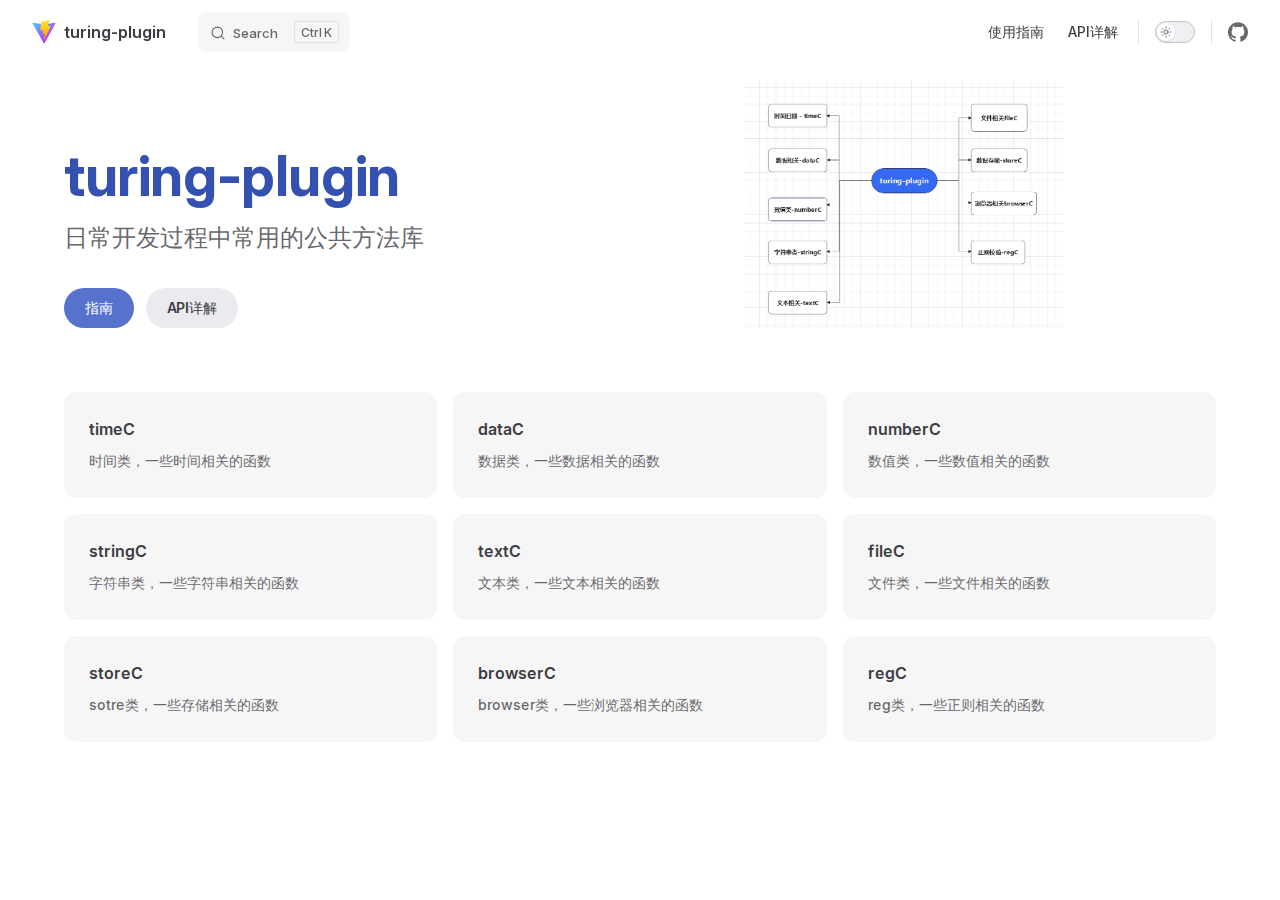
==== index.html @ d1e37d06 "feat" ====
<!DOCTYPE html>
<html lang="en-US" dir="ltr">
  <head>
    <meta charset="utf-8">
    <meta name="viewport" content="width=device-width,initial-scale=1">
    <title>turing-plugin</title>
    <meta name="description" content="公共方法库">
    <meta name="generator" content="VitePress v1.5.0">
    <link rel="preload stylesheet" href="/assets/style.C3ip2ncU.css" as="style">
    <link rel="preload stylesheet" href="/vp-icons.css" as="style">
    
    <script type="module" src="/assets/app.D4_n6R8m.js"></script>
    <link rel="preload" href="/assets/inter-roman-latin.Di8DUHzh.woff2" as="font" type="font/woff2" crossorigin="">
    <link rel="modulepreload" href="/assets/chunks/theme.BhmPhIOH.js">
    <link rel="modulepreload" href="/assets/chunks/framework.YPpNXepj.js">
    <link rel="modulepreload" href="/assets/index.md.B9Kqe-TE.lean.js">
    <script id="check-dark-mode">(()=>{const e=localStorage.getItem("vitepress-theme-appearance")||"auto",a=window.matchMedia("(prefers-color-scheme: dark)").matches;(!e||e==="auto"?a:e==="dark")&&document.documentElement.classList.add("dark")})();</script>
    <script id="check-mac-os">document.documentElement.classList.toggle("mac",/Mac|iPhone|iPod|iPad/i.test(navigator.platform));</script>
  </head>
  <body>
    <div id="app"><div class="Layout" data-v-5d98c3a5><!--[--><!--]--><!--[--><span tabindex="-1" data-v-0f60ec36></span><a href="#VPContent" class="VPSkipLink visually-hidden" data-v-0f60ec36> Skip to content </a><!--]--><!----><header class="VPNav" data-v-5d98c3a5 data-v-ae24b3ad><div class="VPNavBar" data-v-ae24b3ad data-v-6aa21345><div class="wrapper" data-v-6aa21345><div class="container" data-v-6aa21345><div class="title" data-v-6aa21345><div class="VPNavBarTitle" data-v-6aa21345 data-v-1168a8e4><a class="title" href="/" data-v-1168a8e4><!--[--><!--]--><!--[--><img class="VPImage logo" src="/logo.svg" alt data-v-8426fc1a><!--]--><span data-v-1168a8e4>turing-plugin</span><!--[--><!--]--></a></div></div><div class="content" data-v-6aa21345><div class="content-body" data-v-6aa21345><!--[--><!--]--><div class="VPNavBarSearch search" data-v-6aa21345><!--[--><!----><div id="local-search"><button type="button" class="DocSearch DocSearch-Button" aria-label="Search"><span class="DocSearch-Button-Container"><span class="vp-icon DocSearch-Search-Icon"></span><span class="DocSearch-Button-Placeholder">Search</span></span><span class="DocSearch-Button-Keys"><kbd class="DocSearch-Button-Key"></kbd><kbd class="DocSearch-Button-Key">K</kbd></span></button></div><!--]--></div><nav aria-labelledby="main-nav-aria-label" class="VPNavBarMenu menu" data-v-6aa21345 data-v-dc692963><span id="main-nav-aria-label" class="visually-hidden" data-v-dc692963> Main Navigation </span><!--[--><!--[--><a class="VPLink link VPNavBarMenuLink" href="/guide/index.html" tabindex="0" data-v-dc692963 data-v-e56f3d57><!--[--><span data-v-e56f3d57>使用指南</span><!--]--></a><!--]--><!--[--><a class="VPLink link VPNavBarMenuLink" href="/plugins/timeC.html" tabindex="0" data-v-dc692963 data-v-e56f3d57><!--[--><span data-v-e56f3d57>API详解</span><!--]--></a><!--]--><!--]--></nav><!----><div class="VPNavBarAppearance appearance" data-v-6aa21345 data-v-6c893767><button class="VPSwitch VPSwitchAppearance" type="button" role="switch" title aria-checked="false" data-v-6c893767 data-v-5337faa4 data-v-1d5665e3><span class="check" data-v-1d5665e3><span class="icon" data-v-1d5665e3><!--[--><span class="vpi-sun sun" data-v-5337faa4></span><span class="vpi-moon moon" data-v-5337faa4></span><!--]--></span></span></button></div><div class="VPSocialLinks VPNavBarSocialLinks social-links" data-v-6aa21345 data-v-0394ad82 data-v-7bc22406><!--[--><a class="VPSocialLink no-icon" href="https://code.iflytek.com/osc/_source/Y_RDG-TURING/turing-cbb/turing-ui-plugin/-/code/" aria-label="github" target="_blank" rel="noopener" data-v-7bc22406 data-v-bd121fe5><span class="vpi-social-github"></span></a><!--]--></div><div class="VPFlyout VPNavBarExtra extra" data-v-6aa21345 data-v-bb2aa2f0 data-v-cf11d7a2><button type="button" class="button" aria-haspopup="true" aria-expanded="false" aria-label="extra navigation" data-v-cf11d7a2><span class="vpi-more-horizontal icon" data-v-cf11d7a2></span></button><div class="menu" data-v-cf11d7a2><div class="VPMenu" data-v-cf11d7a2 data-v-b98bc113><!----><!--[--><!--[--><!----><div class="group" data-v-bb2aa2f0><div class="item appearance" data-v-bb2aa2f0><p class="label" data-v-bb2aa2f0>Appearance</p><div class="appearance-action" data-v-bb2aa2f0><button class="VPSwitch VPSwitchAppearance" type="button" role="switch" title aria-checked="false" data-v-bb2aa2f0 data-v-5337faa4 data-v-1d5665e3><span class="check" data-v-1d5665e3><span class="icon" data-v-1d5665e3><!--[--><span class="vpi-sun sun" data-v-5337faa4></span><span class="vpi-moon moon" data-v-5337faa4></span><!--]--></span></span></button></div></div></div><div class="group" data-v-bb2aa2f0><div class="item social-links" data-v-bb2aa2f0><div class="VPSocialLinks social-links-list" data-v-bb2aa2f0 data-v-7bc22406><!--[--><a class="VPSocialLink no-icon" href="https://code.iflytek.com/osc/_source/Y_RDG-TURING/turing-cbb/turing-ui-plugin/-/code/" aria-label="github" target="_blank" rel="noopener" data-v-7bc22406 data-v-bd121fe5><span class="vpi-social-github"></span></a><!--]--></div></div></div><!--]--><!--]--></div></div></div><!--[--><!--]--><button type="button" class="VPNavBarHamburger hamburger" aria-label="mobile navigation" aria-expanded="false" aria-controls="VPNavScreen" data-v-6aa21345 data-v-e5dd9c1c><span class="container" data-v-e5dd9c1c><span class="top" data-v-e5dd9c1c></span><span class="middle" data-v-e5dd9c1c></span><span class="bottom" data-v-e5dd9c1c></span></span></button></div></div></div></div><div class="divider" data-v-6aa21345><div class="divider-line" data-v-6aa21345></div></div></div><!----></header><!----><!----><div class="VPContent is-home" id="VPContent" data-v-5d98c3a5 data-v-1428d186><div class="VPHome" data-v-1428d186 data-v-686f80a6><!--[--><!--]--><div class="VPHero has-image VPHomeHero" data-v-686f80a6 data-v-303bb580><div class="container" data-v-303bb580><div class="main" data-v-303bb580><!--[--><!--]--><!--[--><h1 class="name" data-v-303bb580><span class="clip" data-v-303bb580>turing-plugin</span></h1><!----><p class="tagline" data-v-303bb580>日常开发过程中常用的公共方法库</p><!--]--><!--[--><!--]--><div class="actions" data-v-303bb580><!--[--><div class="action" data-v-303bb580><a class="VPButton medium brand" href="/guide/index.html" data-v-303bb580 data-v-fa7799d5>指南</a></div><div class="action" data-v-303bb580><a class="VPButton medium alt" href="/plugins/timeC.html" data-v-303bb580 data-v-fa7799d5>API详解</a></div><!--]--></div><!--[--><!--]--></div><div class="image" data-v-303bb580><div class="image-container" data-v-303bb580><div class="image-bg" data-v-303bb580></div><!--[--><!--[--><img class="VPImage image-src" src="/images/hero.png" alt="八大类图" data-v-8426fc1a><!--]--><!--]--></div></div></div></div><!--[--><!--]--><!--[--><!--]--><div class="VPFeatures VPHomeFeatures" data-v-686f80a6 data-v-a6181336><div class="container" data-v-a6181336><div class="items" data-v-a6181336><!--[--><div class="grid-6 item" data-v-a6181336><div class="VPLink no-icon VPFeature" data-v-a6181336 data-v-a3976bdc><!--[--><article class="box" data-v-a3976bdc><!----><h2 class="title" data-v-a3976bdc>timeC</h2><p class="details" data-v-a3976bdc>时间类，一些时间相关的函数</p><!----></article><!--]--></div></div><div class="grid-6 item" data-v-a6181336><div class="VPLink no-icon VPFeature" data-v-a6181336 data-v-a3976bdc><!--[--><article class="box" data-v-a3976bdc><!----><h2 class="title" data-v-a3976bdc>dataC</h2><p class="details" data-v-a3976bdc>数据类，一些数据相关的函数</p><!----></article><!--]--></div></div><div class="grid-6 item" data-v-a6181336><div class="VPLink no-icon VPFeature" data-v-a6181336 data-v-a3976bdc><!--[--><article class="box" data-v-a3976bdc><!----><h2 class="title" data-v-a3976bdc>numberC</h2><p class="details" data-v-a3976bdc>数值类，一些数值相关的函数</p><!----></article><!--]--></div></div><div class="grid-6 item" data-v-a6181336><div class="VPLink no-icon VPFeature" data-v-a6181336 data-v-a3976bdc><!--[--><article class="box" data-v-a3976bdc><!----><h2 class="title" data-v-a3976bdc>stringC</h2><p class="details" data-v-a3976bdc>字符串类，一些字符串相关的函数</p><!----></article><!--]--></div></div><div class="grid-6 item" data-v-a6181336><div class="VPLink no-icon VPFeature" data-v-a6181336 data-v-a3976bdc><!--[--><article class="box" data-v-a3976bdc><!----><h2 class="title" data-v-a3976bdc>textC</h2><p class="details" data-v-a3976bdc>文本类，一些文本相关的函数</p><!----></article><!--]--></div></div><div class="grid-6 item" data-v-a6181336><div class="VPLink no-icon VPFeature" data-v-a6181336 data-v-a3976bdc><!--[--><article class="box" data-v-a3976bdc><!----><h2 class="title" data-v-a3976bdc>fileC</h2><p class="details" data-v-a3976bdc>文件类，一些文件相关的函数</p><!----></article><!--]--></div></div><div class="grid-6 item" data-v-a6181336><div class="VPLink no-icon VPFeature" data-v-a6181336 data-v-a3976bdc><!--[--><article class="box" data-v-a3976bdc><!----><h2 class="title" data-v-a3976bdc>storeC</h2><p class="details" data-v-a3976bdc>sotre类，一些存储相关的函数</p><!----></article><!--]--></div></div><div class="grid-6 item" data-v-a6181336><div class="VPLink no-icon VPFeature" data-v-a6181336 data-v-a3976bdc><!--[--><article class="box" data-v-a3976bdc><!----><h2 class="title" data-v-a3976bdc>browserC</h2><p class="details" data-v-a3976bdc>browser类，一些浏览器相关的函数</p><!----></article><!--]--></div></div><div class="grid-6 item" data-v-a6181336><div class="VPLink no-icon VPFeature" data-v-a6181336 data-v-a3976bdc><!--[--><article class="box" data-v-a3976bdc><!----><h2 class="title" data-v-a3976bdc>regC</h2><p class="details" data-v-a3976bdc>reg类，一些正则相关的函数</p><!----></article><!--]--></div></div><!--]--></div></div></div><!--[--><!--]--><div class="vp-doc container" style="" data-v-686f80a6 data-v-8e2d4988><!--[--><div style="position:relative;" data-v-686f80a6><div></div></div><!--]--></div></div></div><!----><!--[--><!--]--></div></div>
    <script>window.__VP_HASH_MAP__=JSON.parse("{\"guide_index.md\":\"CmQqccYe\",\"guide_intro.md\":\"D_T5NcBz\",\"guide_version.md\":\"DWbpnn74\",\"index.md\":\"B9Kqe-TE\",\"plugins_browserc.md\":\"G1k31oCQ\",\"plugins_datac.md\":\"BC-4cGG5\",\"plugins_filec.md\":\"C4PozPPg\",\"plugins_numberc.md\":\"DV1-3OFA\",\"plugins_regc.md\":\"BqZjlHDO\",\"plugins_storec.md\":\"D3u0TtIR\",\"plugins_stringc.md\":\"VUezz-Sv\",\"plugins_textc.md\":\"DKkBY2gY\",\"plugins_timec.md\":\"CwiTXbZh\"}");window.__VP_SITE_DATA__=JSON.parse("{\"lang\":\"en-US\",\"dir\":\"ltr\",\"title\":\"turing-plugin\",\"description\":\"公共方法库\",\"base\":\"/\",\"head\":[],\"router\":{\"prefetchLinks\":true},\"appearance\":true,\"themeConfig\":{\"logo\":\"/logo.svg\",\"nav\":[{\"text\":\"使用指南\",\"link\":\"/guide/index.md\",\"activeMatch\":\"/guide/\"},{\"text\":\"API详解\",\"link\":\"/plugins/timeC.md\",\"activeMatch\":\"/plugins/\"}],\"sidebar\":{\"/guide/\":[{\"text\":\"使用指南\",\"link\":\"/guide/index.md\"},{\"text\":\"简介\",\"link\":\"/guide/intro.md\"},{\"text\":\"版本更新\",\"link\":\"/guide/version.md\"}],\"/plugins/\":[{\"text\":\"timeC\",\"link\":\"/plugins/timeC.md\"},{\"text\":\"dataC\",\"link\":\"/plugins/dataC.md\"},{\"text\":\"numberC\",\"link\":\"/plugins/numberC.md\"},{\"text\":\"stringC\",\"link\":\"/plugins/stringC.md\"},{\"text\":\"textC\",\"link\":\"/plugins/textC.md\"},{\"text\":\"fileC\",\"link\":\"/plugins/fileC.md\"},{\"text\":\"storeC\",\"link\":\"/plugins/browserC.md\"},{\"text\":\"browserC\",\"link\":\"/plugins/browserC.md\"},{\"text\":\"regC\",\"link\":\"/plugins/regC.md\"}]},\"socialLinks\":[{\"icon\":\"github\",\"link\":\"https://code.iflytek.com/osc/_source/Y_RDG-TURING/turing-cbb/turing-ui-plugin/-/code/\"}],\"search\":{\"provider\":\"local\"}},\"locales\":{},\"scrollOffset\":134,\"cleanUrls\":false}");</script>
    
  </body>
</html>
---- assets/style.C3ip2ncU.css ----
@font-face{font-family:Inter;font-style:normal;font-weight:100 900;font-display:swap;src:url(/assets/inter-roman-cyrillic-ext.BBPuwvHQ.woff2) format("woff2");unicode-range:U+0460-052F,U+1C80-1C88,U+20B4,U+2DE0-2DFF,U+A640-A69F,U+FE2E-FE2F}@font-face{font-family:Inter;font-style:normal;font-weight:100 900;font-display:swap;src:url(/assets/inter-roman-cyrillic.C5lxZ8CY.woff2) format("woff2");unicode-range:U+0301,U+0400-045F,U+0490-0491,U+04B0-04B1,U+2116}@font-face{font-family:Inter;font-style:normal;font-weight:100 900;font-display:swap;src:url(/assets/inter-roman-greek-ext.CqjqNYQ-.woff2) format("woff2");unicode-range:U+1F00-1FFF}@font-face{font-family:Inter;font-style:normal;font-weight:100 900;font-display:swap;src:url(/assets/inter-roman-greek.BBVDIX6e.woff2) format("woff2");unicode-range:U+0370-0377,U+037A-037F,U+0384-038A,U+038C,U+038E-03A1,U+03A3-03FF}@font-face{font-family:Inter;font-style:normal;font-weight:100 900;font-display:swap;src:url(/assets/inter-roman-vietnamese.BjW4sHH5.woff2) format("woff2");unicode-range:U+0102-0103,U+0110-0111,U+0128-0129,U+0168-0169,U+01A0-01A1,U+01AF-01B0,U+0300-0301,U+0303-0304,U+0308-0309,U+0323,U+0329,U+1EA0-1EF9,U+20AB}@font-face{font-family:Inter;font-style:normal;font-weight:100 900;font-display:swap;src:url(/assets/inter-roman-latin-ext.4ZJIpNVo.woff2) format("woff2");unicode-range:U+0100-02AF,U+0304,U+0308,U+0329,U+1E00-1E9F,U+1EF2-1EFF,U+2020,U+20A0-20AB,U+20AD-20C0,U+2113,U+2C60-2C7F,U+A720-A7FF}@font-face{font-family:Inter;font-style:normal;font-weight:100 900;font-display:swap;src:url(/assets/inter-roman-latin.Di8DUHzh.woff2) format("woff2");unicode-range:U+0000-00FF,U+0131,U+0152-0153,U+02BB-02BC,U+02C6,U+02DA,U+02DC,U+0304,U+0308,U+0329,U+2000-206F,U+2074,U+20AC,U+2122,U+2191,U+2193,U+2212,U+2215,U+FEFF,U+FFFD}@font-face{font-family:Inter;font-style:italic;font-weight:100 900;font-display:swap;src:url(/assets/inter-italic-cyrillic-ext.r48I6akx.woff2) format("woff2");unicode-range:U+0460-052F,U+1C80-1C88,U+20B4,U+2DE0-2DFF,U+A640-A69F,U+FE2E-FE2F}@font-face{font-family:Inter;font-style:italic;font-weight:100 900;font-display:swap;src:url(/assets/inter-italic-cyrillic.By2_1cv3.woff2) format("woff2");unicode-range:U+0301,U+0400-045F,U+0490-0491,U+04B0-04B1,U+2116}@font-face{font-family:Inter;font-style:italic;font-weight:100 900;font-display:swap;src:url(/assets/inter-italic-greek-ext.1u6EdAuj.woff2) format("woff2");unicode-range:U+1F00-1FFF}@font-face{font-family:Inter;font-style:italic;font-weight:100 900;font-display:swap;src:url(/assets/inter-italic-greek.DJ8dCoTZ.woff2) format("woff2");unicode-range:U+0370-0377,U+037A-037F,U+0384-038A,U+038C,U+038E-03A1,U+03A3-03FF}@font-face{font-family:Inter;font-style:italic;font-weight:100 900;font-display:swap;src:url(/assets/inter-italic-vietnamese.BSbpV94h.woff2) format("woff2");unicode-range:U+0102-0103,U+0110-0111,U+0128-0129,U+0168-0169,U+01A0-01A1,U+01AF-01B0,U+0300-0301,U+0303-0304,U+0308-0309,U+0323,U+0329,U+1EA0-1EF9,U+20AB}@font-face{font-family:Inter;font-style:italic;font-weight:100 900;font-display:swap;src:url(/assets/inter-italic-latin-ext.CN1xVJS-.woff2) format("woff2");unicode-range:U+0100-02AF,U+0304,U+0308,U+0329,U+1E00-1E9F,U+1EF2-1EFF,U+2020,U+20A0-20AB,U+20AD-20C0,U+2113,U+2C60-2C7F,U+A720-A7FF}@font-face{font-family:Inter;font-style:italic;font-weight:100 900;font-display:swap;src:url(/assets/inter-italic-latin.C2AdPX0b.woff2) format("woff2");unicode-range:U+0000-00FF,U+0131,U+0152-0153,U+02BB-02BC,U+02C6,U+02DA,U+02DC,U+0304,U+0308,U+0329,U+2000-206F,U+2074,U+20AC,U+2122,U+2191,U+2193,U+2212,U+2215,U+FEFF,U+FFFD}@font-face{font-family:Punctuation SC;font-weight:400;src:local("PingFang SC Regular"),local("Noto Sans CJK SC"),local("Microsoft YaHei");unicode-range:U+201C,U+201D,U+2018,U+2019,U+2E3A,U+2014,U+2013,U+2026,U+00B7,U+007E,U+002F}@font-face{font-family:Punctuation SC;font-weight:500;src:local("PingFang SC Medium"),local("Noto Sans CJK SC"),local("Microsoft YaHei");unicode-range:U+201C,U+201D,U+2018,U+2019,U+2E3A,U+2014,U+2013,U+2026,U+00B7,U+007E,U+002F}@font-face{font-family:Punctuation SC;font-weight:600;src:local("PingFang SC Semibold"),local("Noto Sans CJK SC Bold"),local("Microsoft YaHei Bold");unicode-range:U+201C,U+201D,U+2018,U+2019,U+2E3A,U+2014,U+2013,U+2026,U+00B7,U+007E,U+002F}@font-face{font-family:Punctuation SC;font-weight:700;src:local("PingFang SC Semibold"),local("Noto Sans CJK SC Bold"),local("Microsoft YaHei Bold");unicode-range:U+201C,U+201D,U+2018,U+2019,U+2E3A,U+2014,U+2013,U+2026,U+00B7,U+007E,U+002F}:root{--vp-c-white: #ffffff;--vp-c-black: #000000;--vp-c-neutral: var(--vp-c-black);--vp-c-neutral-inverse: var(--vp-c-white)}.dark{--vp-c-neutral: var(--vp-c-white);--vp-c-neutral-inverse: var(--vp-c-black)}:root{--vp-c-gray-1: #dddde3;--vp-c-gray-2: #e4e4e9;--vp-c-gray-3: #ebebef;--vp-c-gray-soft: rgba(142, 150, 170, .14);--vp-c-indigo-1: #3451b2;--vp-c-indigo-2: #3a5ccc;--vp-c-indigo-3: #5672cd;--vp-c-indigo-soft: rgba(100, 108, 255, .14);--vp-c-purple-1: #6f42c1;--vp-c-purple-2: #7e4cc9;--vp-c-purple-3: #8e5cd9;--vp-c-purple-soft: rgba(159, 122, 234, .14);--vp-c-green-1: #18794e;--vp-c-green-2: #299764;--vp-c-green-3: #30a46c;--vp-c-green-soft: rgba(16, 185, 129, .14);--vp-c-yellow-1: #915930;--vp-c-yellow-2: #946300;--vp-c-yellow-3: #9f6a00;--vp-c-yellow-soft: rgba(234, 179, 8, .14);--vp-c-red-1: #b8272c;--vp-c-red-2: #d5393e;--vp-c-red-3: #e0575b;--vp-c-red-soft: rgba(244, 63, 94, .14);--vp-c-sponsor: #db2777}.dark{--vp-c-gray-1: #515c67;--vp-c-gray-2: #414853;--vp-c-gray-3: #32363f;--vp-c-gray-soft: rgba(101, 117, 133, .16);--vp-c-indigo-1: #a8b1ff;--vp-c-indigo-2: #5c73e7;--vp-c-indigo-3: #3e63dd;--vp-c-indigo-soft: rgba(100, 108, 255, .16);--vp-c-purple-1: #c8abfa;--vp-c-purple-2: #a879e6;--vp-c-purple-3: #8e5cd9;--vp-c-purple-soft: rgba(159, 122, 234, .16);--vp-c-green-1: #3dd68c;--vp-c-green-2: #30a46c;--vp-c-green-3: #298459;--vp-c-green-soft: rgba(16, 185, 129, .16);--vp-c-yellow-1: #f9b44e;--vp-c-yellow-2: #da8b17;--vp-c-yellow-3: #a46a0a;--vp-c-yellow-soft: rgba(234, 179, 8, .16);--vp-c-red-1: #f66f81;--vp-c-red-2: #f14158;--vp-c-red-3: #b62a3c;--vp-c-red-soft: rgba(244, 63, 94, .16)}:root{--vp-c-bg: #ffffff;--vp-c-bg-alt: #f6f6f7;--vp-c-bg-elv: #ffffff;--vp-c-bg-soft: #f6f6f7}.dark{--vp-c-bg: #1b1b1f;--vp-c-bg-alt: #161618;--vp-c-bg-elv: #202127;--vp-c-bg-soft: #202127}:root{--vp-c-border: #c2c2c4;--vp-c-divider: #e2e2e3;--vp-c-gutter: #e2e2e3}.dark{--vp-c-border: #3c3f44;--vp-c-divider: #2e2e32;--vp-c-gutter: #000000}:root{--vp-c-text-1: rgba(60, 60, 67);--vp-c-text-2: rgba(60, 60, 67, .78);--vp-c-text-3: rgba(60, 60, 67, .56)}.dark{--vp-c-text-1: rgba(255, 255, 245, .86);--vp-c-text-2: rgba(235, 235, 245, .6);--vp-c-text-3: rgba(235, 235, 245, .38)}:root{--vp-c-default-1: var(--vp-c-gray-1);--vp-c-default-2: var(--vp-c-gray-2);--vp-c-default-3: var(--vp-c-gray-3);--vp-c-default-soft: var(--vp-c-gray-soft);--vp-c-brand-1: var(--vp-c-indigo-1);--vp-c-brand-2: var(--vp-c-indigo-2);--vp-c-brand-3: var(--vp-c-indigo-3);--vp-c-brand-soft: var(--vp-c-indigo-soft);--vp-c-brand: var(--vp-c-brand-1);--vp-c-tip-1: var(--vp-c-brand-1);--vp-c-tip-2: var(--vp-c-brand-2);--vp-c-tip-3: var(--vp-c-brand-3);--vp-c-tip-soft: var(--vp-c-brand-soft);--vp-c-note-1: var(--vp-c-brand-1);--vp-c-note-2: var(--vp-c-brand-2);--vp-c-note-3: var(--vp-c-brand-3);--vp-c-note-soft: var(--vp-c-brand-soft);--vp-c-success-1: var(--vp-c-green-1);--vp-c-success-2: var(--vp-c-green-2);--vp-c-success-3: var(--vp-c-green-3);--vp-c-success-soft: var(--vp-c-green-soft);--vp-c-important-1: var(--vp-c-purple-1);--vp-c-important-2: var(--vp-c-purple-2);--vp-c-important-3: var(--vp-c-purple-3);--vp-c-important-soft: var(--vp-c-purple-soft);--vp-c-warning-1: var(--vp-c-yellow-1);--vp-c-warning-2: var(--vp-c-yellow-2);--vp-c-warning-3: var(--vp-c-yellow-3);--vp-c-warning-soft: var(--vp-c-yellow-soft);--vp-c-danger-1: var(--vp-c-red-1);--vp-c-danger-2: var(--vp-c-red-2);--vp-c-danger-3: var(--vp-c-red-3);--vp-c-danger-soft: var(--vp-c-red-soft);--vp-c-caution-1: var(--vp-c-red-1);--vp-c-caution-2: var(--vp-c-red-2);--vp-c-caution-3: var(--vp-c-red-3);--vp-c-caution-soft: var(--vp-c-red-soft)}:root{--vp-font-family-base: "Inter", ui-sans-serif, system-ui, sans-serif, "Apple Color Emoji", "Segoe UI Emoji", "Segoe UI Symbol", "Noto Color Emoji";--vp-font-family-mono: ui-monospace, "Menlo", "Monaco", "Consolas", "Liberation Mono", "Courier New", monospace;font-optical-sizing:auto}:root:where(:lang(zh)){--vp-font-family-base: "Punctuation SC", "Inter", ui-sans-serif, system-ui, sans-serif, "Apple Color Emoji", "Segoe UI Emoji", "Segoe UI Symbol", "Noto Color Emoji"}:root{--vp-shadow-1: 0 1px 2px rgba(0, 0, 0, .04), 0 1px 2px rgba(0, 0, 0, .06);--vp-shadow-2: 0 3px 12px rgba(0, 0, 0, .07), 0 1px 4px rgba(0, 0, 0, .07);--vp-shadow-3: 0 12px 32px rgba(0, 0, 0, .1), 0 2px 6px rgba(0, 0, 0, .08);--vp-shadow-4: 0 14px 44px rgba(0, 0, 0, .12), 0 3px 9px rgba(0, 0, 0, .12);--vp-shadow-5: 0 18px 56px rgba(0, 0, 0, .16), 0 4px 12px rgba(0, 0, 0, .16)}:root{--vp-z-index-footer: 10;--vp-z-index-local-nav: 20;--vp-z-index-nav: 30;--vp-z-index-layout-top: 40;--vp-z-index-backdrop: 50;--vp-z-index-sidebar: 60}@media (min-width: 960px){:root{--vp-z-index-sidebar: 25}}:root{--vp-layout-max-width: 1440px}:root{--vp-header-anchor-symbol: "#"}:root{--vp-code-line-height: 1.7;--vp-code-font-size: .875em;--vp-code-color: var(--vp-c-brand-1);--vp-code-link-color: var(--vp-c-brand-1);--vp-code-link-hover-color: var(--vp-c-brand-2);--vp-code-bg: var(--vp-c-default-soft);--vp-code-block-color: var(--vp-c-text-2);--vp-code-block-bg: var(--vp-c-bg-alt);--vp-code-block-divider-color: var(--vp-c-gutter);--vp-code-lang-color: var(--vp-c-text-3);--vp-code-line-highlight-color: var(--vp-c-default-soft);--vp-code-line-number-color: var(--vp-c-text-3);--vp-code-line-diff-add-color: var(--vp-c-success-soft);--vp-code-line-diff-add-symbol-color: var(--vp-c-success-1);--vp-code-line-diff-remove-color: var(--vp-c-danger-soft);--vp-code-line-diff-remove-symbol-color: var(--vp-c-danger-1);--vp-code-line-warning-color: var(--vp-c-warning-soft);--vp-code-line-error-color: var(--vp-c-danger-soft);--vp-code-copy-code-border-color: var(--vp-c-divider);--vp-code-copy-code-bg: var(--vp-c-bg-soft);--vp-code-copy-code-hover-border-color: var(--vp-c-divider);--vp-code-copy-code-hover-bg: var(--vp-c-bg);--vp-code-copy-code-active-text: var(--vp-c-text-2);--vp-code-copy-copied-text-content: "Copied";--vp-code-tab-divider: var(--vp-code-block-divider-color);--vp-code-tab-text-color: var(--vp-c-text-2);--vp-code-tab-bg: var(--vp-code-block-bg);--vp-code-tab-hover-text-color: var(--vp-c-text-1);--vp-code-tab-active-text-color: var(--vp-c-text-1);--vp-code-tab-active-bar-color: var(--vp-c-brand-1)}:root{--vp-button-brand-border: transparent;--vp-button-brand-text: var(--vp-c-white);--vp-button-brand-bg: var(--vp-c-brand-3);--vp-button-brand-hover-border: transparent;--vp-button-brand-hover-text: var(--vp-c-white);--vp-button-brand-hover-bg: var(--vp-c-brand-2);--vp-button-brand-active-border: transparent;--vp-button-brand-active-text: var(--vp-c-white);--vp-button-brand-active-bg: var(--vp-c-brand-1);--vp-button-alt-border: transparent;--vp-button-alt-text: var(--vp-c-text-1);--vp-button-alt-bg: var(--vp-c-default-3);--vp-button-alt-hover-border: transparent;--vp-button-alt-hover-text: var(--vp-c-text-1);--vp-button-alt-hover-bg: var(--vp-c-default-2);--vp-button-alt-active-border: transparent;--vp-button-alt-active-text: var(--vp-c-text-1);--vp-button-alt-active-bg: var(--vp-c-default-1);--vp-button-sponsor-border: var(--vp-c-text-2);--vp-button-sponsor-text: var(--vp-c-text-2);--vp-button-sponsor-bg: transparent;--vp-button-sponsor-hover-border: var(--vp-c-sponsor);--vp-button-sponsor-hover-text: var(--vp-c-sponsor);--vp-button-sponsor-hover-bg: transparent;--vp-button-sponsor-active-border: var(--vp-c-sponsor);--vp-button-sponsor-active-text: var(--vp-c-sponsor);--vp-button-sponsor-active-bg: transparent}:root{--vp-custom-block-font-size: 14px;--vp-custom-block-code-font-size: 13px;--vp-custom-block-info-border: transparent;--vp-custom-block-info-text: var(--vp-c-text-1);--vp-custom-block-info-bg: var(--vp-c-default-soft);--vp-custom-block-info-code-bg: var(--vp-c-default-soft);--vp-custom-block-note-border: transparent;--vp-custom-block-note-text: var(--vp-c-text-1);--vp-custom-block-note-bg: var(--vp-c-default-soft);--vp-custom-block-note-code-bg: var(--vp-c-default-soft);--vp-custom-block-tip-border: transparent;--vp-custom-block-tip-text: var(--vp-c-text-1);--vp-custom-block-tip-bg: var(--vp-c-tip-soft);--vp-custom-block-tip-code-bg: var(--vp-c-tip-soft);--vp-custom-block-important-border: transparent;--vp-custom-block-important-text: var(--vp-c-text-1);--vp-custom-block-important-bg: var(--vp-c-important-soft);--vp-custom-block-important-code-bg: var(--vp-c-important-soft);--vp-custom-block-warning-border: transparent;--vp-custom-block-warning-text: var(--vp-c-text-1);--vp-custom-block-warning-bg: var(--vp-c-warning-soft);--vp-custom-block-warning-code-bg: var(--vp-c-warning-soft);--vp-custom-block-danger-border: transparent;--vp-custom-block-danger-text: var(--vp-c-text-1);--vp-custom-block-danger-bg: var(--vp-c-danger-soft);--vp-custom-block-danger-code-bg: var(--vp-c-danger-soft);--vp-custom-block-caution-border: transparent;--vp-custom-block-caution-text: var(--vp-c-text-1);--vp-custom-block-caution-bg: var(--vp-c-caution-soft);--vp-custom-block-caution-code-bg: var(--vp-c-caution-soft);--vp-custom-block-details-border: var(--vp-custom-block-info-border);--vp-custom-block-details-text: var(--vp-custom-block-info-text);--vp-custom-block-details-bg: var(--vp-custom-block-info-bg);--vp-custom-block-details-code-bg: var(--vp-custom-block-info-code-bg)}:root{--vp-input-border-color: var(--vp-c-border);--vp-input-bg-color: var(--vp-c-bg-alt);--vp-input-switch-bg-color: var(--vp-c-default-soft)}:root{--vp-nav-height: 64px;--vp-nav-bg-color: var(--vp-c-bg);--vp-nav-screen-bg-color: var(--vp-c-bg);--vp-nav-logo-height: 24px}.hide-nav{--vp-nav-height: 0px}.hide-nav .VPSidebar{--vp-nav-height: 22px}:root{--vp-local-nav-bg-color: var(--vp-c-bg)}:root{--vp-sidebar-width: 272px;--vp-sidebar-bg-color: var(--vp-c-bg-alt)}:root{--vp-backdrop-bg-color: rgba(0, 0, 0, .6)}:root{--vp-home-hero-name-color: var(--vp-c-brand-1);--vp-home-hero-name-background: transparent;--vp-home-hero-image-background-image: none;--vp-home-hero-image-filter: none}:root{--vp-badge-info-border: transparent;--vp-badge-info-text: var(--vp-c-text-2);--vp-badge-info-bg: var(--vp-c-default-soft);--vp-badge-tip-border: transparent;--vp-badge-tip-text: var(--vp-c-tip-1);--vp-badge-tip-bg: var(--vp-c-tip-soft);--vp-badge-warning-border: transparent;--vp-badge-warning-text: var(--vp-c-warning-1);--vp-badge-warning-bg: var(--vp-c-warning-soft);--vp-badge-danger-border: transparent;--vp-badge-danger-text: var(--vp-c-danger-1);--vp-badge-danger-bg: var(--vp-c-danger-soft)}:root{--vp-carbon-ads-text-color: var(--vp-c-text-1);--vp-carbon-ads-poweredby-color: var(--vp-c-text-2);--vp-carbon-ads-bg-color: var(--vp-c-bg-soft);--vp-carbon-ads-hover-text-color: var(--vp-c-brand-1);--vp-carbon-ads-hover-poweredby-color: var(--vp-c-text-1)}:root{--vp-local-search-bg: var(--vp-c-bg);--vp-local-search-result-bg: var(--vp-c-bg);--vp-local-search-result-border: var(--vp-c-divider);--vp-local-search-result-selected-bg: var(--vp-c-bg);--vp-local-search-result-selected-border: var(--vp-c-brand-1);--vp-local-search-highlight-bg: var(--vp-c-brand-1);--vp-local-search-highlight-text: var(--vp-c-neutral-inverse)}@media (prefers-reduced-motion: reduce){*,:before,:after{animation-delay:-1ms!important;animation-duration:1ms!important;animation-iteration-count:1!important;background-attachment:initial!important;scroll-behavior:auto!important;transition-duration:0s!important;transition-delay:0s!important}}*,:before,:after{box-sizing:border-box}html{line-height:1.4;font-size:16px;-webkit-text-size-adjust:100%}html.dark{color-scheme:dark}body{margin:0;width:100%;min-width:320px;min-height:100vh;line-height:24px;font-family:var(--vp-font-family-base);font-size:16px;font-weight:400;color:var(--vp-c-text-1);background-color:var(--vp-c-bg);font-synthesis:style;text-rendering:optimizeLegibility;-webkit-font-smoothing:antialiased;-moz-osx-font-smoothing:grayscale}main{display:block}h1,h2,h3,h4,h5,h6{margin:0;line-height:24px;font-size:16px;font-weight:400}p{margin:0}strong,b{font-weight:600}a,area,button,[role=button],input,label,select,summary,textarea{touch-action:manipulation}a{color:inherit;text-decoration:inherit}ol,ul{list-style:none;margin:0;padding:0}blockquote{margin:0}pre,code,kbd,samp{font-family:var(--vp-font-family-mono)}img,svg,video,canvas,audio,iframe,embed,object{display:block}figure{margin:0}img,video{max-width:100%;height:auto}button,input,optgroup,select,textarea{border:0;padding:0;line-height:inherit;color:inherit}button{padding:0;font-family:inherit;background-color:transparent;background-image:none}button:enabled,[role=button]:enabled{cursor:pointer}button:focus,button:focus-visible{outline:1px dotted;outline:4px auto -webkit-focus-ring-color}button:focus:not(:focus-visible){outline:none!important}input:focus,textarea:focus,select:focus{outline:none}table{border-collapse:collapse}input{background-color:transparent}input:-ms-input-placeholder,textarea:-ms-input-placeholder{color:var(--vp-c-text-3)}input::-ms-input-placeholder,textarea::-ms-input-placeholder{color:var(--vp-c-text-3)}input::placeholder,textarea::placeholder{color:var(--vp-c-text-3)}input::-webkit-outer-spin-button,input::-webkit-inner-spin-button{-webkit-appearance:none;margin:0}input[type=number]{-moz-appearance:textfield}textarea{resize:vertical}select{-webkit-appearance:none}fieldset{margin:0;padding:0}h1,h2,h3,h4,h5,h6,li,p{overflow-wrap:break-word}vite-error-overlay{z-index:9999}mjx-container{overflow-x:auto}mjx-container>svg{display:inline-block;margin:auto}[class^=vpi-],[class*=" vpi-"],.vp-icon{width:1em;height:1em}[class^=vpi-].bg,[class*=" vpi-"].bg,.vp-icon.bg{background-size:100% 100%;background-color:transparent}[class^=vpi-]:not(.bg),[class*=" vpi-"]:not(.bg),.vp-icon:not(.bg){-webkit-mask:var(--icon) no-repeat;mask:var(--icon) no-repeat;-webkit-mask-size:100% 100%;mask-size:100% 100%;background-color:currentColor;color:inherit}.vpi-align-left{--icon: url("data:image/svg+xml,%3Csvg xmlns='http://www.w3.org/2000/svg' fill='none' stroke='currentColor' stroke-linecap='round' stroke-linejoin='round' stroke-width='2' viewBox='0 0 24 24'%3E%3Cpath d='M21 6H3M15 12H3M17 18H3'/%3E%3C/svg%3E")}.vpi-arrow-right,.vpi-arrow-down,.vpi-arrow-left,.vpi-arrow-up{--icon: url("data:image/svg+xml,%3Csvg xmlns='http://www.w3.org/2000/svg' fill='none' stroke='currentColor' stroke-linecap='round' stroke-linejoin='round' stroke-width='2' viewBox='0 0 24 24'%3E%3Cpath d='M5 12h14M12 5l7 7-7 7'/%3E%3C/svg%3E")}.vpi-chevron-right,.vpi-chevron-down,.vpi-chevron-left,.vpi-chevron-up{--icon: url("data:image/svg+xml,%3Csvg xmlns='http://www.w3.org/2000/svg' fill='none' stroke='currentColor' stroke-linecap='round' stroke-linejoin='round' stroke-width='2' viewBox='0 0 24 24'%3E%3Cpath d='m9 18 6-6-6-6'/%3E%3C/svg%3E")}.vpi-chevron-down,.vpi-arrow-down{transform:rotate(90deg)}.vpi-chevron-left,.vpi-arrow-left{transform:rotate(180deg)}.vpi-chevron-up,.vpi-arrow-up{transform:rotate(-90deg)}.vpi-square-pen{--icon: url("data:image/svg+xml,%3Csvg xmlns='http://www.w3.org/2000/svg' fill='none' stroke='currentColor' stroke-linecap='round' stroke-linejoin='round' stroke-width='2' viewBox='0 0 24 24'%3E%3Cpath d='M12 3H5a2 2 0 0 0-2 2v14a2 2 0 0 0 2 2h14a2 2 0 0 0 2-2v-7'/%3E%3Cpath d='M18.375 2.625a2.121 2.121 0 1 1 3 3L12 15l-4 1 1-4Z'/%3E%3C/svg%3E")}.vpi-plus{--icon: url("data:image/svg+xml,%3Csvg xmlns='http://www.w3.org/2000/svg' fill='none' stroke='currentColor' stroke-linecap='round' stroke-linejoin='round' stroke-width='2' viewBox='0 0 24 24'%3E%3Cpath d='M5 12h14M12 5v14'/%3E%3C/svg%3E")}.vpi-sun{--icon: url("data:image/svg+xml,%3Csvg xmlns='http://www.w3.org/2000/svg' fill='none' stroke='currentColor' stroke-linecap='round' stroke-linejoin='round' stroke-width='2' viewBox='0 0 24 24'%3E%3Ccircle cx='12' cy='12' r='4'/%3E%3Cpath d='M12 2v2M12 20v2M4.93 4.93l1.41 1.41M17.66 17.66l1.41 1.41M2 12h2M20 12h2M6.34 17.66l-1.41 1.41M19.07 4.93l-1.41 1.41'/%3E%3C/svg%3E")}.vpi-moon{--icon: url("data:image/svg+xml,%3Csvg xmlns='http://www.w3.org/2000/svg' fill='none' stroke='currentColor' stroke-linecap='round' stroke-linejoin='round' stroke-width='2' viewBox='0 0 24 24'%3E%3Cpath d='M12 3a6 6 0 0 0 9 9 9 9 0 1 1-9-9Z'/%3E%3C/svg%3E")}.vpi-more-horizontal{--icon: url("data:image/svg+xml,%3Csvg xmlns='http://www.w3.org/2000/svg' fill='none' stroke='currentColor' stroke-linecap='round' stroke-linejoin='round' stroke-width='2' viewBox='0 0 24 24'%3E%3Ccircle cx='12' cy='12' r='1'/%3E%3Ccircle cx='19' cy='12' r='1'/%3E%3Ccircle cx='5' cy='12' r='1'/%3E%3C/svg%3E")}.vpi-languages{--icon: url("data:image/svg+xml,%3Csvg xmlns='http://www.w3.org/2000/svg' fill='none' stroke='currentColor' stroke-linecap='round' stroke-linejoin='round' stroke-width='2' viewBox='0 0 24 24'%3E%3Cpath d='m5 8 6 6M4 14l6-6 2-3M2 5h12M7 2h1M22 22l-5-10-5 10M14 18h6'/%3E%3C/svg%3E")}.vpi-heart{--icon: url("data:image/svg+xml,%3Csvg xmlns='http://www.w3.org/2000/svg' fill='none' stroke='currentColor' stroke-linecap='round' stroke-linejoin='round' stroke-width='2' viewBox='0 0 24 24'%3E%3Cpath d='M19 14c1.49-1.46 3-3.21 3-5.5A5.5 5.5 0 0 0 16.5 3c-1.76 0-3 .5-4.5 2-1.5-1.5-2.74-2-4.5-2A5.5 5.5 0 0 0 2 8.5c0 2.3 1.5 4.05 3 5.5l7 7Z'/%3E%3C/svg%3E")}.vpi-search{--icon: url("data:image/svg+xml,%3Csvg xmlns='http://www.w3.org/2000/svg' fill='none' stroke='currentColor' stroke-linecap='round' stroke-linejoin='round' stroke-width='2' viewBox='0 0 24 24'%3E%3Ccircle cx='11' cy='11' r='8'/%3E%3Cpath d='m21 21-4.3-4.3'/%3E%3C/svg%3E")}.vpi-layout-list{--icon: url("data:image/svg+xml,%3Csvg xmlns='http://www.w3.org/2000/svg' fill='none' stroke='currentColor' stroke-linecap='round' stroke-linejoin='round' stroke-width='2' viewBox='0 0 24 24'%3E%3Crect width='7' height='7' x='3' y='3' rx='1'/%3E%3Crect width='7' height='7' x='3' y='14' rx='1'/%3E%3Cpath d='M14 4h7M14 9h7M14 15h7M14 20h7'/%3E%3C/svg%3E")}.vpi-delete{--icon: url("data:image/svg+xml,%3Csvg xmlns='http://www.w3.org/2000/svg' fill='none' stroke='currentColor' stroke-linecap='round' stroke-linejoin='round' stroke-width='2' viewBox='0 0 24 24'%3E%3Cpath d='M20 5H9l-7 7 7 7h11a2 2 0 0 0 2-2V7a2 2 0 0 0-2-2ZM18 9l-6 6M12 9l6 6'/%3E%3C/svg%3E")}.vpi-corner-down-left{--icon: url("data:image/svg+xml,%3Csvg xmlns='http://www.w3.org/2000/svg' fill='none' stroke='currentColor' stroke-linecap='round' stroke-linejoin='round' stroke-width='2' viewBox='0 0 24 24'%3E%3Cpath d='m9 10-5 5 5 5'/%3E%3Cpath d='M20 4v7a4 4 0 0 1-4 4H4'/%3E%3C/svg%3E")}:root{--vp-icon-copy: url("data:image/svg+xml,%3Csvg xmlns='http://www.w3.org/2000/svg' fill='none' stroke='rgba(128,128,128,1)' stroke-linecap='round' stroke-linejoin='round' stroke-width='2' viewBox='0 0 24 24'%3E%3Crect width='8' height='4' x='8' y='2' rx='1' ry='1'/%3E%3Cpath d='M16 4h2a2 2 0 0 1 2 2v14a2 2 0 0 1-2 2H6a2 2 0 0 1-2-2V6a2 2 0 0 1 2-2h2'/%3E%3C/svg%3E");--vp-icon-copied: url("data:image/svg+xml,%3Csvg xmlns='http://www.w3.org/2000/svg' fill='none' stroke='rgba(128,128,128,1)' stroke-linecap='round' stroke-linejoin='round' stroke-width='2' viewBox='0 0 24 24'%3E%3Crect width='8' height='4' x='8' y='2' rx='1' ry='1'/%3E%3Cpath d='M16 4h2a2 2 0 0 1 2 2v14a2 2 0 0 1-2 2H6a2 2 0 0 1-2-2V6a2 2 0 0 1 2-2h2'/%3E%3Cpath d='m9 14 2 2 4-4'/%3E%3C/svg%3E")}.visually-hidden{position:absolute;width:1px;height:1px;white-space:nowrap;clip:rect(0 0 0 0);clip-path:inset(50%);overflow:hidden}.custom-block{border:1px solid transparent;border-radius:8px;padding:16px 16px 8px;line-height:24px;font-size:var(--vp-custom-block-font-size);color:var(--vp-c-text-2)}.custom-block.info{border-color:var(--vp-custom-block-info-border);color:var(--vp-custom-block-info-text);background-color:var(--vp-custom-block-info-bg)}.custom-block.info a,.custom-block.info code{color:var(--vp-c-brand-1)}.custom-block.info a:hover,.custom-block.info a:hover>code{color:var(--vp-c-brand-2)}.custom-block.info code{background-color:var(--vp-custom-block-info-code-bg)}.custom-block.note{border-color:var(--vp-custom-block-note-border);color:var(--vp-custom-block-note-text);background-color:var(--vp-custom-block-note-bg)}.custom-block.note a,.custom-block.note code{color:var(--vp-c-brand-1)}.custom-block.note a:hover,.custom-block.note a:hover>code{color:var(--vp-c-brand-2)}.custom-block.note code{background-color:var(--vp-custom-block-note-code-bg)}.custom-block.tip{border-color:var(--vp-custom-block-tip-border);color:var(--vp-custom-block-tip-text);background-color:var(--vp-custom-block-tip-bg)}.custom-block.tip a,.custom-block.tip code{color:var(--vp-c-tip-1)}.custom-block.tip a:hover,.custom-block.tip a:hover>code{color:var(--vp-c-tip-2)}.custom-block.tip code{background-color:var(--vp-custom-block-tip-code-bg)}.custom-block.important{border-color:var(--vp-custom-block-important-border);color:var(--vp-custom-block-important-text);background-color:var(--vp-custom-block-important-bg)}.custom-block.important a,.custom-block.important code{color:var(--vp-c-important-1)}.custom-block.important a:hover,.custom-block.important a:hover>code{color:var(--vp-c-important-2)}.custom-block.important code{background-color:var(--vp-custom-block-important-code-bg)}.custom-block.warning{border-color:var(--vp-custom-block-warning-border);color:var(--vp-custom-block-warning-text);background-color:var(--vp-custom-block-warning-bg)}.custom-block.warning a,.custom-block.warning code{color:var(--vp-c-warning-1)}.custom-block.warning a:hover,.custom-block.warning a:hover>code{color:var(--vp-c-warning-2)}.custom-block.warning code{background-color:var(--vp-custom-block-warning-code-bg)}.custom-block.danger{border-color:var(--vp-custom-block-danger-border);color:var(--vp-custom-block-danger-text);background-color:var(--vp-custom-block-danger-bg)}.custom-block.danger a,.custom-block.danger code{color:var(--vp-c-danger-1)}.custom-block.danger a:hover,.custom-block.danger a:hover>code{color:var(--vp-c-danger-2)}.custom-block.danger code{background-color:var(--vp-custom-block-danger-code-bg)}.custom-block.caution{border-color:var(--vp-custom-block-caution-border);color:var(--vp-custom-block-caution-text);background-color:var(--vp-custom-block-caution-bg)}.custom-block.caution a,.custom-block.caution code{color:var(--vp-c-caution-1)}.custom-block.caution a:hover,.custom-block.caution a:hover>code{color:var(--vp-c-caution-2)}.custom-block.caution code{background-color:var(--vp-custom-block-caution-code-bg)}.custom-block.details{border-color:var(--vp-custom-block-details-border);color:var(--vp-custom-block-details-text);background-color:var(--vp-custom-block-details-bg)}.custom-block.details a{color:var(--vp-c-brand-1)}.custom-block.details a:hover,.custom-block.details a:hover>code{color:var(--vp-c-brand-2)}.custom-block.details code{background-color:var(--vp-custom-block-details-code-bg)}.custom-block-title{font-weight:600}.custom-block p+p{margin:8px 0}.custom-block.details summary{margin:0 0 8px;font-weight:700;cursor:pointer;-webkit-user-select:none;user-select:none}.custom-block.details summary+p{margin:8px 0}.custom-block a{color:inherit;font-weight:600;text-decoration:underline;text-underline-offset:2px;transition:opacity .25s}.custom-block a:hover{opacity:.75}.custom-block code{font-size:var(--vp-custom-block-code-font-size)}.custom-block.custom-block th,.custom-block.custom-block blockquote>p{font-size:var(--vp-custom-block-font-size);color:inherit}.dark .vp-code span{color:var(--shiki-dark, inherit)}html:not(.dark) .vp-code span{color:var(--shiki-light, inherit)}.vp-code-group{margin-top:16px}.vp-code-group .tabs{position:relative;display:flex;margin-right:-24px;margin-left:-24px;padding:0 12px;background-color:var(--vp-code-tab-bg);overflow-x:auto;overflow-y:hidden;box-shadow:inset 0 -1px var(--vp-code-tab-divider)}@media (min-width: 640px){.vp-code-group .tabs{margin-right:0;margin-left:0;border-radius:8px 8px 0 0}}.vp-code-group .tabs input{position:fixed;opacity:0;pointer-events:none}.vp-code-group .tabs label{position:relative;display:inline-block;border-bottom:1px solid transparent;padding:0 12px;line-height:48px;font-size:14px;font-weight:500;color:var(--vp-code-tab-text-color);white-space:nowrap;cursor:pointer;transition:color .25s}.vp-code-group .tabs label:after{position:absolute;right:8px;bottom:-1px;left:8px;z-index:1;height:2px;border-radius:2px;content:"";background-color:transparent;transition:background-color .25s}.vp-code-group label:hover{color:var(--vp-code-tab-hover-text-color)}.vp-code-group input:checked+label{color:var(--vp-code-tab-active-text-color)}.vp-code-group input:checked+label:after{background-color:var(--vp-code-tab-active-bar-color)}.vp-code-group div[class*=language-],.vp-block{display:none;margin-top:0!important;border-top-left-radius:0!important;border-top-right-radius:0!important}.vp-code-group div[class*=language-].active,.vp-block.active{display:block}.vp-block{padding:20px 24px}.vp-doc h1,.vp-doc h2,.vp-doc h3,.vp-doc h4,.vp-doc h5,.vp-doc h6{position:relative;font-weight:600;outline:none}.vp-doc h1{letter-spacing:-.02em;line-height:40px;font-size:28px}.vp-doc h2{margin:48px 0 16px;border-top:1px solid var(--vp-c-divider);padding-top:24px;letter-spacing:-.02em;line-height:32px;font-size:24px}.vp-doc h3{margin:32px 0 0;letter-spacing:-.01em;line-height:28px;font-size:20px}.vp-doc h4{margin:24px 0 0;letter-spacing:-.01em;line-height:24px;font-size:18px}.vp-doc .header-anchor{position:absolute;top:0;left:0;margin-left:-.87em;font-weight:500;-webkit-user-select:none;user-select:none;opacity:0;text-decoration:none;transition:color .25s,opacity .25s}.vp-doc .header-anchor:before{content:var(--vp-header-anchor-symbol)}.vp-doc h1:hover .header-anchor,.vp-doc h1 .header-anchor:focus,.vp-doc h2:hover .header-anchor,.vp-doc h2 .header-anchor:focus,.vp-doc h3:hover .header-anchor,.vp-doc h3 .header-anchor:focus,.vp-doc h4:hover .header-anchor,.vp-doc h4 .header-anchor:focus,.vp-doc h5:hover .header-anchor,.vp-doc h5 .header-anchor:focus,.vp-doc h6:hover .header-anchor,.vp-doc h6 .header-anchor:focus{opacity:1}@media (min-width: 768px){.vp-doc h1{letter-spacing:-.02em;line-height:40px;font-size:32px}}.vp-doc h2 .header-anchor{top:24px}.vp-doc p,.vp-doc summary{margin:16px 0}.vp-doc p{line-height:28px}.vp-doc blockquote{margin:16px 0;border-left:2px solid var(--vp-c-divider);padding-left:16px;transition:border-color .5s;color:var(--vp-c-text-2)}.vp-doc blockquote>p{margin:0;font-size:16px;transition:color .5s}.vp-doc a{font-weight:500;color:var(--vp-c-brand-1);text-decoration:underline;text-underline-offset:2px;transition:color .25s,opacity .25s}.vp-doc a:hover{color:var(--vp-c-brand-2)}.vp-doc strong{font-weight:600}.vp-doc ul,.vp-doc ol{padding-left:1.25rem;margin:16px 0}.vp-doc ul{list-style:disc}.vp-doc ol{list-style:decimal}.vp-doc li+li{margin-top:8px}.vp-doc li>ol,.vp-doc li>ul{margin:8px 0 0}.vp-doc table{display:block;border-collapse:collapse;margin:20px 0;overflow-x:auto}.vp-doc tr{background-color:var(--vp-c-bg);border-top:1px solid var(--vp-c-divider);transition:background-color .5s}.vp-doc tr:nth-child(2n){background-color:var(--vp-c-bg-soft)}.vp-doc th,.vp-doc td{border:1px solid var(--vp-c-divider);padding:8px 16px}.vp-doc th{text-align:left;font-size:14px;font-weight:600;color:var(--vp-c-text-2);background-color:var(--vp-c-bg-soft)}.vp-doc td{font-size:14px}.vp-doc hr{margin:16px 0;border:none;border-top:1px solid var(--vp-c-divider)}.vp-doc .custom-block{margin:16px 0}.vp-doc .custom-block p{margin:8px 0;line-height:24px}.vp-doc .custom-block p:first-child{margin:0}.vp-doc .custom-block div[class*=language-]{margin:8px 0;border-radius:8px}.vp-doc .custom-block div[class*=language-] code{font-weight:400;background-color:transparent}.vp-doc .custom-block .vp-code-group .tabs{margin:0;border-radius:8px 8px 0 0}.vp-doc :not(pre,h1,h2,h3,h4,h5,h6)>code{font-size:var(--vp-code-font-size);color:var(--vp-code-color)}.vp-doc :not(pre)>code{border-radius:4px;padding:3px 6px;background-color:var(--vp-code-bg);transition:color .25s,background-color .5s}.vp-doc a>code{color:var(--vp-code-link-color)}.vp-doc a:hover>code{color:var(--vp-code-link-hover-color)}.vp-doc h1>code,.vp-doc h2>code,.vp-doc h3>code,.vp-doc h4>code{font-size:.9em}.vp-doc div[class*=language-],.vp-block{position:relative;margin:16px -24px;background-color:var(--vp-code-block-bg);overflow-x:auto;transition:background-color .5s}@media (min-width: 640px){.vp-doc div[class*=language-],.vp-block{border-radius:8px;margin:16px 0}}@media (max-width: 639px){.vp-doc li div[class*=language-]{border-radius:8px 0 0 8px}}.vp-doc div[class*=language-]+div[class*=language-],.vp-doc div[class$=-api]+div[class*=language-],.vp-doc div[class*=language-]+div[class$=-api]>div[class*=language-]{margin-top:-8px}.vp-doc [class*=language-] pre,.vp-doc [class*=language-] code{direction:ltr;text-align:left;white-space:pre;word-spacing:normal;word-break:normal;word-wrap:normal;-moz-tab-size:4;-o-tab-size:4;tab-size:4;-webkit-hyphens:none;-moz-hyphens:none;-ms-hyphens:none;hyphens:none}.vp-doc [class*=language-] pre{position:relative;z-index:1;margin:0;padding:20px 0;background:transparent;overflow-x:auto}.vp-doc [class*=language-] code{display:block;padding:0 24px;width:fit-content;min-width:100%;line-height:var(--vp-code-line-height);font-size:var(--vp-code-font-size);color:var(--vp-code-block-color);transition:color .5s}.vp-doc [class*=language-] code .highlighted{background-color:var(--vp-code-line-highlight-color);transition:background-color .5s;margin:0 -24px;padding:0 24px;width:calc(100% + 48px);display:inline-block}.vp-doc [class*=language-] code .highlighted.error{background-color:var(--vp-code-line-error-color)}.vp-doc [class*=language-] code .highlighted.warning{background-color:var(--vp-code-line-warning-color)}.vp-doc [class*=language-] code .diff{transition:background-color .5s;margin:0 -24px;padding:0 24px;width:calc(100% + 48px);display:inline-block}.vp-doc [class*=language-] code .diff:before{position:absolute;left:10px}.vp-doc [class*=language-] .has-focused-lines .line:not(.has-focus){filter:blur(.095rem);opacity:.4;transition:filter .35s,opacity .35s}.vp-doc [class*=language-] .has-focused-lines .line:not(.has-focus){opacity:.7;transition:filter .35s,opacity .35s}.vp-doc [class*=language-]:hover .has-focused-lines .line:not(.has-focus){filter:blur(0);opacity:1}.vp-doc [class*=language-] code .diff.remove{background-color:var(--vp-code-line-diff-remove-color);opacity:.7}.vp-doc [class*=language-] code .diff.remove:before{content:"-";color:var(--vp-code-line-diff-remove-symbol-color)}.vp-doc [class*=language-] code .diff.add{background-color:var(--vp-code-line-diff-add-color)}.vp-doc [class*=language-] code .diff.add:before{content:"+";color:var(--vp-code-line-diff-add-symbol-color)}.vp-doc div[class*=language-].line-numbers-mode{padding-left:32px}.vp-doc .line-numbers-wrapper{position:absolute;top:0;bottom:0;left:0;z-index:3;border-right:1px solid var(--vp-code-block-divider-color);padding-top:20px;width:32px;text-align:center;font-family:var(--vp-font-family-mono);line-height:var(--vp-code-line-height);font-size:var(--vp-code-font-size);color:var(--vp-code-line-number-color);transition:border-color .5s,color .5s}.vp-doc [class*=language-]>button.copy{direction:ltr;position:absolute;top:12px;right:12px;z-index:3;border:1px solid var(--vp-code-copy-code-border-color);border-radius:4px;width:40px;height:40px;background-color:var(--vp-code-copy-code-bg);opacity:0;cursor:pointer;background-image:var(--vp-icon-copy);background-position:50%;background-size:20px;background-repeat:no-repeat;transition:border-color .25s,background-color .25s,opacity .25s}.vp-doc [class*=language-]:hover>button.copy,.vp-doc [class*=language-]>button.copy:focus{opacity:1}.vp-doc [class*=language-]>button.copy:hover,.vp-doc [class*=language-]>button.copy.copied{border-color:var(--vp-code-copy-code-hover-border-color);background-color:var(--vp-code-copy-code-hover-bg)}.vp-doc [class*=language-]>button.copy.copied,.vp-doc [class*=language-]>button.copy:hover.copied{border-radius:0 4px 4px 0;background-color:var(--vp-code-copy-code-hover-bg);background-image:var(--vp-icon-copied)}.vp-doc [class*=language-]>button.copy.copied:before,.vp-doc [class*=language-]>button.copy:hover.copied:before{position:relative;top:-1px;transform:translate(calc(-100% - 1px));display:flex;justify-content:center;align-items:center;border:1px solid var(--vp-code-copy-code-hover-border-color);border-right:0;border-radius:4px 0 0 4px;padding:0 10px;width:fit-content;height:40px;text-align:center;font-size:12px;font-weight:500;color:var(--vp-code-copy-code-active-text);background-color:var(--vp-code-copy-code-hover-bg);white-space:nowrap;content:var(--vp-code-copy-copied-text-content)}.vp-doc [class*=language-]>span.lang{position:absolute;top:2px;right:8px;z-index:2;font-size:12px;font-weight:500;-webkit-user-select:none;user-select:none;color:var(--vp-code-lang-color);transition:color .4s,opacity .4s}.vp-doc [class*=language-]:hover>button.copy+span.lang,.vp-doc [class*=language-]>button.copy:focus+span.lang{opacity:0}.vp-doc .VPTeamMembers{margin-top:24px}.vp-doc .VPTeamMembers.small.count-1 .container{margin:0!important;max-width:calc((100% - 24px)/2)!important}.vp-doc .VPTeamMembers.small.count-2 .container,.vp-doc .VPTeamMembers.small.count-3 .container{max-width:100%!important}.vp-doc .VPTeamMembers.medium.count-1 .container{margin:0!important;max-width:calc((100% - 24px)/2)!important}:is(.vp-external-link-icon,.vp-doc a[href*="://"],.vp-doc a[target=_blank]):not(.no-icon):after{display:inline-block;margin-top:-1px;margin-left:4px;width:11px;height:11px;background:currentColor;color:var(--vp-c-text-3);flex-shrink:0;--icon: url("data:image/svg+xml, %3Csvg xmlns='http://www.w3.org/2000/svg' viewBox='0 0 24 24' %3E%3Cpath d='M0 0h24v24H0V0z' fill='none' /%3E%3Cpath d='M9 5v2h6.59L4 18.59 5.41 20 17 8.41V15h2V5H9z' /%3E%3C/svg%3E");-webkit-mask-image:var(--icon);mask-image:var(--icon)}.vp-external-link-icon:after{content:""}.external-link-icon-enabled :is(.vp-doc a[href*="://"],.vp-doc a[target=_blank]):after{content:"";color:currentColor}.vp-sponsor{border-radius:16px;overflow:hidden}.vp-sponsor.aside{border-radius:12px}.vp-sponsor-section+.vp-sponsor-section{margin-top:4px}.vp-sponsor-tier{margin:0 0 4px!important;text-align:center;letter-spacing:1px!important;line-height:24px;width:100%;font-weight:600;color:var(--vp-c-text-2);background-color:var(--vp-c-bg-soft)}.vp-sponsor.normal .vp-sponsor-tier{padding:13px 0 11px;font-size:14px}.vp-sponsor.aside .vp-sponsor-tier{padding:9px 0 7px;font-size:12px}.vp-sponsor-grid+.vp-sponsor-tier{margin-top:4px}.vp-sponsor-grid{display:flex;flex-wrap:wrap;gap:4px}.vp-sponsor-grid.xmini .vp-sponsor-grid-link{height:64px}.vp-sponsor-grid.xmini .vp-sponsor-grid-image{max-width:64px;max-height:22px}.vp-sponsor-grid.mini .vp-sponsor-grid-link{height:72px}.vp-sponsor-grid.mini .vp-sponsor-grid-image{max-width:96px;max-height:24px}.vp-sponsor-grid.small .vp-sponsor-grid-link{height:96px}.vp-sponsor-grid.small .vp-sponsor-grid-image{max-width:96px;max-height:24px}.vp-sponsor-grid.medium .vp-sponsor-grid-link{height:112px}.vp-sponsor-grid.medium .vp-sponsor-grid-image{max-width:120px;max-height:36px}.vp-sponsor-grid.big .vp-sponsor-grid-link{height:184px}.vp-sponsor-grid.big .vp-sponsor-grid-image{max-width:192px;max-height:56px}.vp-sponsor-grid[data-vp-grid="2"] .vp-sponsor-grid-item{width:calc((100% - 4px)/2)}.vp-sponsor-grid[data-vp-grid="3"] .vp-sponsor-grid-item{width:calc((100% - 4px * 2) / 3)}.vp-sponsor-grid[data-vp-grid="4"] .vp-sponsor-grid-item{width:calc((100% - 12px)/4)}.vp-sponsor-grid[data-vp-grid="5"] .vp-sponsor-grid-item{width:calc((100% - 16px)/5)}.vp-sponsor-grid[data-vp-grid="6"] .vp-sponsor-grid-item{width:calc((100% - 4px * 5) / 6)}.vp-sponsor-grid-item{flex-shrink:0;width:100%;background-color:var(--vp-c-bg-soft);transition:background-color .25s}.vp-sponsor-grid-item:hover{background-color:var(--vp-c-default-soft)}.vp-sponsor-grid-item:hover .vp-sponsor-grid-image{filter:grayscale(0) invert(0)}.vp-sponsor-grid-item.empty:hover{background-color:var(--vp-c-bg-soft)}.dark .vp-sponsor-grid-item:hover{background-color:var(--vp-c-white)}.dark .vp-sponsor-grid-item.empty:hover{background-color:var(--vp-c-bg-soft)}.vp-sponsor-grid-link{display:flex}.vp-sponsor-grid-box{display:flex;justify-content:center;align-items:center;width:100%}.vp-sponsor-grid-image{max-width:100%;filter:grayscale(1);transition:filter .25s}.dark .vp-sponsor-grid-image{filter:grayscale(1) invert(1)}.VPBadge{display:inline-block;margin-left:2px;border:1px solid transparent;border-radius:12px;padding:0 10px;line-height:22px;font-size:12px;font-weight:500;transform:translateY(-2px)}.VPBadge.small{padding:0 6px;line-height:18px;font-size:10px;transform:translateY(-8px)}.VPDocFooter .VPBadge{display:none}.vp-doc h1>.VPBadge{margin-top:4px;vertical-align:top}.vp-doc h2>.VPBadge{margin-top:3px;padding:0 8px;vertical-align:top}.vp-doc h3>.VPBadge{vertical-align:middle}.vp-doc h4>.VPBadge,.vp-doc h5>.VPBadge,.vp-doc h6>.VPBadge{vertical-align:middle;line-height:18px}.VPBadge.info{border-color:var(--vp-badge-info-border);color:var(--vp-badge-info-text);background-color:var(--vp-badge-info-bg)}.VPBadge.tip{border-color:var(--vp-badge-tip-border);color:var(--vp-badge-tip-text);background-color:var(--vp-badge-tip-bg)}.VPBadge.warning{border-color:var(--vp-badge-warning-border);color:var(--vp-badge-warning-text);background-color:var(--vp-badge-warning-bg)}.VPBadge.danger{border-color:var(--vp-badge-danger-border);color:var(--vp-badge-danger-text);background-color:var(--vp-badge-danger-bg)}.VPBackdrop[data-v-c79a1216]{position:fixed;top:0;right:0;bottom:0;left:0;z-index:var(--vp-z-index-backdrop);background:var(--vp-backdrop-bg-color);transition:opacity .5s}.VPBackdrop.fade-enter-from[data-v-c79a1216],.VPBackdrop.fade-leave-to[data-v-c79a1216]{opacity:0}.VPBackdrop.fade-leave-active[data-v-c79a1216]{transition-duration:.25s}@media (min-width: 1280px){.VPBackdrop[data-v-c79a1216]{display:none}}.NotFound[data-v-d6be1790]{padding:64px 24px 96px;text-align:center}@media (min-width: 768px){.NotFound[data-v-d6be1790]{padding:96px 32px 168px}}.code[data-v-d6be1790]{line-height:64px;font-size:64px;font-weight:600}.title[data-v-d6be1790]{padding-top:12px;letter-spacing:2px;line-height:20px;font-size:20px;font-weight:700}.divider[data-v-d6be1790]{margin:24px auto 18px;width:64px;height:1px;background-color:var(--vp-c-divider)}.quote[data-v-d6be1790]{margin:0 auto;max-width:256px;font-size:14px;font-weight:500;color:var(--vp-c-text-2)}.action[data-v-d6be1790]{padding-top:20px}.link[data-v-d6be1790]{display:inline-block;border:1px solid var(--vp-c-brand-1);border-radius:16px;padding:3px 16px;font-size:14px;font-weight:500;color:var(--vp-c-brand-1);transition:border-color .25s,color .25s}.link[data-v-d6be1790]:hover{border-color:var(--vp-c-brand-2);color:var(--vp-c-brand-2)}.root[data-v-b933a997]{position:relative;z-index:1}.nested[data-v-b933a997]{padding-right:16px;padding-left:16px}.outline-link[data-v-b933a997]{display:block;line-height:32px;font-size:14px;font-weight:400;color:var(--vp-c-text-2);white-space:nowrap;overflow:hidden;text-overflow:ellipsis;transition:color .5s}.outline-link[data-v-b933a997]:hover,.outline-link.active[data-v-b933a997]{color:var(--vp-c-text-1);transition:color .25s}.outline-link.nested[data-v-b933a997]{padding-left:13px}.VPDocAsideOutline[data-v-a5bbad30]{display:none}.VPDocAsideOutline.has-outline[data-v-a5bbad30]{display:block}.content[data-v-a5bbad30]{position:relative;border-left:1px solid var(--vp-c-divider);padding-left:16px;font-size:13px;font-weight:500}.outline-marker[data-v-a5bbad30]{position:absolute;top:32px;left:-1px;z-index:0;opacity:0;width:2px;border-radius:2px;height:18px;background-color:var(--vp-c-brand-1);transition:top .25s cubic-bezier(0,1,.5,1),background-color .5s,opacity .25s}.outline-title[data-v-a5bbad30]{line-height:32px;font-size:14px;font-weight:600}.VPDocAside[data-v-3f215769]{display:flex;flex-direction:column;flex-grow:1}.spacer[data-v-3f215769]{flex-grow:1}.VPDocAside[data-v-3f215769] .spacer+.VPDocAsideSponsors,.VPDocAside[data-v-3f215769] .spacer+.VPDocAsideCarbonAds{margin-top:24px}.VPDocAside[data-v-3f215769] .VPDocAsideSponsors+.VPDocAsideCarbonAds{margin-top:16px}.VPLastUpdated[data-v-e98dd255]{line-height:24px;font-size:14px;font-weight:500;color:var(--vp-c-text-2)}@media (min-width: 640px){.VPLastUpdated[data-v-e98dd255]{line-height:32px;font-size:14px;font-weight:500}}.VPDocFooter[data-v-e257564d]{margin-top:64px}.edit-info[data-v-e257564d]{padding-bottom:18px}@media (min-width: 640px){.edit-info[data-v-e257564d]{display:flex;justify-content:space-between;align-items:center;padding-bottom:14px}}.edit-link-button[data-v-e257564d]{display:flex;align-items:center;border:0;line-height:32px;font-size:14px;font-weight:500;color:var(--vp-c-brand-1);transition:color .25s}.edit-link-button[data-v-e257564d]:hover{color:var(--vp-c-brand-2)}.edit-link-icon[data-v-e257564d]{margin-right:8px}.prev-next[data-v-e257564d]{border-top:1px solid var(--vp-c-divider);padding-top:24px;display:grid;grid-row-gap:8px}@media (min-width: 640px){.prev-next[data-v-e257564d]{grid-template-columns:repeat(2,1fr);grid-column-gap:16px}}.pager-link[data-v-e257564d]{display:block;border:1px solid var(--vp-c-divider);border-radius:8px;padding:11px 16px 13px;width:100%;height:100%;transition:border-color .25s}.pager-link[data-v-e257564d]:hover{border-color:var(--vp-c-brand-1)}.pager-link.next[data-v-e257564d]{margin-left:auto;text-align:right}.desc[data-v-e257564d]{display:block;line-height:20px;font-size:12px;font-weight:500;color:var(--vp-c-text-2)}.title[data-v-e257564d]{display:block;line-height:20px;font-size:14px;font-weight:500;color:var(--vp-c-brand-1);transition:color .25s}.VPDoc[data-v-39a288b8]{padding:32px 24px 96px;width:100%}@media (min-width: 768px){.VPDoc[data-v-39a288b8]{padding:48px 32px 128px}}@media (min-width: 960px){.VPDoc[data-v-39a288b8]{padding:48px 32px 0}.VPDoc:not(.has-sidebar) .container[data-v-39a288b8]{display:flex;justify-content:center;max-width:992px}.VPDoc:not(.has-sidebar) .content[data-v-39a288b8]{max-width:752px}}@media (min-width: 1280px){.VPDoc .container[data-v-39a288b8]{display:flex;justify-content:center}.VPDoc .aside[data-v-39a288b8]{display:block}}@media (min-width: 1440px){.VPDoc:not(.has-sidebar) .content[data-v-39a288b8]{max-width:784px}.VPDoc:not(.has-sidebar) .container[data-v-39a288b8]{max-width:1104px}}.container[data-v-39a288b8]{margin:0 auto;width:100%}.aside[data-v-39a288b8]{position:relative;display:none;order:2;flex-grow:1;padding-left:32px;width:100%;max-width:256px}.left-aside[data-v-39a288b8]{order:1;padding-left:unset;padding-right:32px}.aside-container[data-v-39a288b8]{position:fixed;top:0;padding-top:calc(var(--vp-nav-height) + var(--vp-layout-top-height, 0px) + var(--vp-doc-top-height, 0px) + 48px);width:224px;height:100vh;overflow-x:hidden;overflow-y:auto;scrollbar-width:none}.aside-container[data-v-39a288b8]::-webkit-scrollbar{display:none}.aside-curtain[data-v-39a288b8]{position:fixed;bottom:0;z-index:10;width:224px;height:32px;background:linear-gradient(transparent,var(--vp-c-bg) 70%)}.aside-content[data-v-39a288b8]{display:flex;flex-direction:column;min-height:calc(100vh - (var(--vp-nav-height) + var(--vp-layout-top-height, 0px) + 48px));padding-bottom:32px}.content[data-v-39a288b8]{position:relative;margin:0 auto;width:100%}@media (min-width: 960px){.content[data-v-39a288b8]{padding:0 32px 128px}}@media (min-width: 1280px){.content[data-v-39a288b8]{order:1;margin:0;min-width:640px}}.content-container[data-v-39a288b8]{margin:0 auto}.VPDoc.has-aside .content-container[data-v-39a288b8]{max-width:688px}.VPButton[data-v-fa7799d5]{display:inline-block;border:1px solid transparent;text-align:center;font-weight:600;white-space:nowrap;transition:color .25s,border-color .25s,background-color .25s}.VPButton[data-v-fa7799d5]:active{transition:color .1s,border-color .1s,background-color .1s}.VPButton.medium[data-v-fa7799d5]{border-radius:20px;padding:0 20px;line-height:38px;font-size:14px}.VPButton.big[data-v-fa7799d5]{border-radius:24px;padding:0 24px;line-height:46px;font-size:16px}.VPButton.brand[data-v-fa7799d5]{border-color:var(--vp-button-brand-border);color:var(--vp-button-brand-text);background-color:var(--vp-button-brand-bg)}.VPButton.brand[data-v-fa7799d5]:hover{border-color:var(--vp-button-brand-hover-border);color:var(--vp-button-brand-hover-text);background-color:var(--vp-button-brand-hover-bg)}.VPButton.brand[data-v-fa7799d5]:active{border-color:var(--vp-button-brand-active-border);color:var(--vp-button-brand-active-text);background-color:var(--vp-button-brand-active-bg)}.VPButton.alt[data-v-fa7799d5]{border-color:var(--vp-button-alt-border);color:var(--vp-button-alt-text);background-color:var(--vp-button-alt-bg)}.VPButton.alt[data-v-fa7799d5]:hover{border-color:var(--vp-button-alt-hover-border);color:var(--vp-button-alt-hover-text);background-color:var(--vp-button-alt-hover-bg)}.VPButton.alt[data-v-fa7799d5]:active{border-color:var(--vp-button-alt-active-border);color:var(--vp-button-alt-active-text);background-color:var(--vp-button-alt-active-bg)}.VPButton.sponsor[data-v-fa7799d5]{border-color:var(--vp-button-sponsor-border);color:var(--vp-button-sponsor-text);background-color:var(--vp-button-sponsor-bg)}.VPButton.sponsor[data-v-fa7799d5]:hover{border-color:var(--vp-button-sponsor-hover-border);color:var(--vp-button-sponsor-hover-text);background-color:var(--vp-button-sponsor-hover-bg)}.VPButton.sponsor[data-v-fa7799d5]:active{border-color:var(--vp-button-sponsor-active-border);color:var(--vp-button-sponsor-active-text);background-color:var(--vp-button-sponsor-active-bg)}html:not(.dark) .VPImage.dark[data-v-8426fc1a]{display:none}.dark .VPImage.light[data-v-8426fc1a]{display:none}.VPHero[data-v-303bb580]{margin-top:calc((var(--vp-nav-height) + var(--vp-layout-top-height, 0px)) * -1);padding:calc(var(--vp-nav-height) + var(--vp-layout-top-height, 0px) + 48px) 24px 48px}@media (min-width: 640px){.VPHero[data-v-303bb580]{padding:calc(var(--vp-nav-height) + var(--vp-layout-top-height, 0px) + 80px) 48px 64px}}@media (min-width: 960px){.VPHero[data-v-303bb580]{padding:calc(var(--vp-nav-height) + var(--vp-layout-top-height, 0px) + 80px) 64px 64px}}.container[data-v-303bb580]{display:flex;flex-direction:column;margin:0 auto;max-width:1152px}@media (min-width: 960px){.container[data-v-303bb580]{flex-direction:row}}.main[data-v-303bb580]{position:relative;z-index:10;order:2;flex-grow:1;flex-shrink:0}.VPHero.has-image .container[data-v-303bb580]{text-align:center}@media (min-width: 960px){.VPHero.has-image .container[data-v-303bb580]{text-align:left}}@media (min-width: 960px){.main[data-v-303bb580]{order:1;width:calc((100% / 3) * 2)}.VPHero.has-image .main[data-v-303bb580]{max-width:592px}}.name[data-v-303bb580],.text[data-v-303bb580]{max-width:392px;letter-spacing:-.4px;line-height:40px;font-size:32px;font-weight:700;white-space:pre-wrap}.VPHero.has-image .name[data-v-303bb580],.VPHero.has-image .text[data-v-303bb580]{margin:0 auto}.name[data-v-303bb580]{color:var(--vp-home-hero-name-color)}.clip[data-v-303bb580]{background:var(--vp-home-hero-name-background);-webkit-background-clip:text;background-clip:text;-webkit-text-fill-color:var(--vp-home-hero-name-color)}@media (min-width: 640px){.name[data-v-303bb580],.text[data-v-303bb580]{max-width:576px;line-height:56px;font-size:48px}}@media (min-width: 960px){.name[data-v-303bb580],.text[data-v-303bb580]{line-height:64px;font-size:56px}.VPHero.has-image .name[data-v-303bb580],.VPHero.has-image .text[data-v-303bb580]{margin:0}}.tagline[data-v-303bb580]{padding-top:8px;max-width:392px;line-height:28px;font-size:18px;font-weight:500;white-space:pre-wrap;color:var(--vp-c-text-2)}.VPHero.has-image .tagline[data-v-303bb580]{margin:0 auto}@media (min-width: 640px){.tagline[data-v-303bb580]{padding-top:12px;max-width:576px;line-height:32px;font-size:20px}}@media (min-width: 960px){.tagline[data-v-303bb580]{line-height:36px;font-size:24px}.VPHero.has-image .tagline[data-v-303bb580]{margin:0}}.actions[data-v-303bb580]{display:flex;flex-wrap:wrap;margin:-6px;padding-top:24px}.VPHero.has-image .actions[data-v-303bb580]{justify-content:center}@media (min-width: 640px){.actions[data-v-303bb580]{padding-top:32px}}@media (min-width: 960px){.VPHero.has-image .actions[data-v-303bb580]{justify-content:flex-start}}.action[data-v-303bb580]{flex-shrink:0;padding:6px}.image[data-v-303bb580]{order:1;margin:-76px -24px -48px}@media (min-width: 640px){.image[data-v-303bb580]{margin:-108px -24px -48px}}@media (min-width: 960px){.image[data-v-303bb580]{flex-grow:1;order:2;margin:0;min-height:100%}}.image-container[data-v-303bb580]{position:relative;margin:0 auto;width:320px;height:320px}@media (min-width: 640px){.image-container[data-v-303bb580]{width:392px;height:392px}}@media (min-width: 960px){.image-container[data-v-303bb580]{display:flex;justify-content:center;align-items:center;width:100%;height:100%;transform:translate(-32px,-32px)}}.image-bg[data-v-303bb580]{position:absolute;top:50%;left:50%;border-radius:50%;width:192px;height:192px;background-image:var(--vp-home-hero-image-background-image);filter:var(--vp-home-hero-image-filter);transform:translate(-50%,-50%)}@media (min-width: 640px){.image-bg[data-v-303bb580]{width:256px;height:256px}}@media (min-width: 960px){.image-bg[data-v-303bb580]{width:320px;height:320px}}[data-v-303bb580] .image-src{position:absolute;top:50%;left:50%;max-width:192px;max-height:192px;transform:translate(-50%,-50%)}@media (min-width: 640px){[data-v-303bb580] .image-src{max-width:256px;max-height:256px}}@media (min-width: 960px){[data-v-303bb580] .image-src{max-width:320px;max-height:320px}}.VPFeature[data-v-a3976bdc]{display:block;border:1px solid var(--vp-c-bg-soft);border-radius:12px;height:100%;background-color:var(--vp-c-bg-soft);transition:border-color .25s,background-color .25s}.VPFeature.link[data-v-a3976bdc]:hover{border-color:var(--vp-c-brand-1)}.box[data-v-a3976bdc]{display:flex;flex-direction:column;padding:24px;height:100%}.box[data-v-a3976bdc]>.VPImage{margin-bottom:20px}.icon[data-v-a3976bdc]{display:flex;justify-content:center;align-items:center;margin-bottom:20px;border-radius:6px;background-color:var(--vp-c-default-soft);width:48px;height:48px;font-size:24px;transition:background-color .25s}.title[data-v-a3976bdc]{line-height:24px;font-size:16px;font-weight:600}.details[data-v-a3976bdc]{flex-grow:1;padding-top:8px;line-height:24px;font-size:14px;font-weight:500;color:var(--vp-c-text-2)}.link-text[data-v-a3976bdc]{padding-top:8px}.link-text-value[data-v-a3976bdc]{display:flex;align-items:center;font-size:14px;font-weight:500;color:var(--vp-c-brand-1)}.link-text-icon[data-v-a3976bdc]{margin-left:6px}.VPFeatures[data-v-a6181336]{position:relative;padding:0 24px}@media (min-width: 640px){.VPFeatures[data-v-a6181336]{padding:0 48px}}@media (min-width: 960px){.VPFeatures[data-v-a6181336]{padding:0 64px}}.container[data-v-a6181336]{margin:0 auto;max-width:1152px}.items[data-v-a6181336]{display:flex;flex-wrap:wrap;margin:-8px}.item[data-v-a6181336]{padding:8px;width:100%}@media (min-width: 640px){.item.grid-2[data-v-a6181336],.item.grid-4[data-v-a6181336],.item.grid-6[data-v-a6181336]{width:50%}}@media (min-width: 768px){.item.grid-2[data-v-a6181336],.item.grid-4[data-v-a6181336]{width:50%}.item.grid-3[data-v-a6181336],.item.grid-6[data-v-a6181336]{width:calc(100% / 3)}}@media (min-width: 960px){.item.grid-4[data-v-a6181336]{width:25%}}.container[data-v-8e2d4988]{margin:auto;width:100%;max-width:1280px;padding:0 24px}@media (min-width: 640px){.container[data-v-8e2d4988]{padding:0 48px}}@media (min-width: 960px){.container[data-v-8e2d4988]{width:100%;padding:0 64px}}.vp-doc[data-v-8e2d4988] .VPHomeSponsors,.vp-doc[data-v-8e2d4988] .VPTeamPage{margin-left:var(--vp-offset, calc(50% - 50vw) );margin-right:var(--vp-offset, calc(50% - 50vw) )}.vp-doc[data-v-8e2d4988] .VPHomeSponsors h2{border-top:none;letter-spacing:normal}.vp-doc[data-v-8e2d4988] .VPHomeSponsors a,.vp-doc[data-v-8e2d4988] .VPTeamPage a{text-decoration:none}.VPHome[data-v-686f80a6]{margin-bottom:96px}@media (min-width: 768px){.VPHome[data-v-686f80a6]{margin-bottom:128px}}.VPContent[data-v-1428d186]{flex-grow:1;flex-shrink:0;margin:var(--vp-layout-top-height, 0px) auto 0;width:100%}.VPContent.is-home[data-v-1428d186]{width:100%;max-width:100%}.VPContent.has-sidebar[data-v-1428d186]{margin:0}@media (min-width: 960px){.VPContent[data-v-1428d186]{padding-top:var(--vp-nav-height)}.VPContent.has-sidebar[data-v-1428d186]{margin:var(--vp-layout-top-height, 0px) 0 0;padding-left:var(--vp-sidebar-width)}}@media (min-width: 1440px){.VPContent.has-sidebar[data-v-1428d186]{padding-right:calc((100vw - var(--vp-layout-max-width)) / 2);padding-left:calc((100vw - var(--vp-layout-max-width)) / 2 + var(--vp-sidebar-width))}}.VPFooter[data-v-e315a0ad]{position:relative;z-index:var(--vp-z-index-footer);border-top:1px solid var(--vp-c-gutter);padding:32px 24px;background-color:var(--vp-c-bg)}.VPFooter.has-sidebar[data-v-e315a0ad]{display:none}.VPFooter[data-v-e315a0ad] a{text-decoration-line:underline;text-underline-offset:2px;transition:color .25s}.VPFooter[data-v-e315a0ad] a:hover{color:var(--vp-c-text-1)}@media (min-width: 768px){.VPFooter[data-v-e315a0ad]{padding:32px}}.container[data-v-e315a0ad]{margin:0 auto;max-width:var(--vp-layout-max-width);text-align:center}.message[data-v-e315a0ad],.copyright[data-v-e315a0ad]{line-height:24px;font-size:14px;font-weight:500;color:var(--vp-c-text-2)}.VPLocalNavOutlineDropdown[data-v-17a5e62e]{padding:12px 20px 11px}@media (min-width: 960px){.VPLocalNavOutlineDropdown[data-v-17a5e62e]{padding:12px 36px 11px}}.VPLocalNavOutlineDropdown button[data-v-17a5e62e]{display:block;font-size:12px;font-weight:500;line-height:24px;color:var(--vp-c-text-2);transition:color .5s;position:relative}.VPLocalNavOutlineDropdown button[data-v-17a5e62e]:hover{color:var(--vp-c-text-1);transition:color .25s}.VPLocalNavOutlineDropdown button.open[data-v-17a5e62e]{color:var(--vp-c-text-1)}.icon[data-v-17a5e62e]{display:inline-block;vertical-align:middle;margin-left:2px;font-size:14px;transform:rotate(0);transition:transform .25s}@media (min-width: 960px){.VPLocalNavOutlineDropdown button[data-v-17a5e62e]{font-size:14px}.icon[data-v-17a5e62e]{font-size:16px}}.open>.icon[data-v-17a5e62e]{transform:rotate(90deg)}.items[data-v-17a5e62e]{position:absolute;top:40px;right:16px;left:16px;display:grid;gap:1px;border:1px solid var(--vp-c-border);border-radius:8px;background-color:var(--vp-c-gutter);max-height:calc(var(--vp-vh, 100vh) - 86px);overflow:hidden auto;box-shadow:var(--vp-shadow-3)}@media (min-width: 960px){.items[data-v-17a5e62e]{right:auto;left:calc(var(--vp-sidebar-width) + 32px);width:320px}}.header[data-v-17a5e62e]{background-color:var(--vp-c-bg-soft)}.top-link[data-v-17a5e62e]{display:block;padding:0 16px;line-height:48px;font-size:14px;font-weight:500;color:var(--vp-c-brand-1)}.outline[data-v-17a5e62e]{padding:8px 0;background-color:var(--vp-c-bg-soft)}.flyout-enter-active[data-v-17a5e62e]{transition:all .2s ease-out}.flyout-leave-active[data-v-17a5e62e]{transition:all .15s ease-in}.flyout-enter-from[data-v-17a5e62e],.flyout-leave-to[data-v-17a5e62e]{opacity:0;transform:translateY(-16px)}.VPLocalNav[data-v-a6f0e41e]{position:sticky;top:0;left:0;z-index:var(--vp-z-index-local-nav);border-bottom:1px solid var(--vp-c-gutter);padding-top:var(--vp-layout-top-height, 0px);width:100%;background-color:var(--vp-local-nav-bg-color)}.VPLocalNav.fixed[data-v-a6f0e41e]{position:fixed}@media (min-width: 960px){.VPLocalNav[data-v-a6f0e41e]{top:var(--vp-nav-height)}.VPLocalNav.has-sidebar[data-v-a6f0e41e]{padding-left:var(--vp-sidebar-width)}.VPLocalNav.empty[data-v-a6f0e41e]{display:none}}@media (min-width: 1280px){.VPLocalNav[data-v-a6f0e41e]{display:none}}@media (min-width: 1440px){.VPLocalNav.has-sidebar[data-v-a6f0e41e]{padding-left:calc((100vw - var(--vp-layout-max-width)) / 2 + var(--vp-sidebar-width))}}.container[data-v-a6f0e41e]{display:flex;justify-content:space-between;align-items:center}.menu[data-v-a6f0e41e]{display:flex;align-items:center;padding:12px 24px 11px;line-height:24px;font-size:12px;font-weight:500;color:var(--vp-c-text-2);transition:color .5s}.menu[data-v-a6f0e41e]:hover{color:var(--vp-c-text-1);transition:color .25s}@media (min-width: 768px){.menu[data-v-a6f0e41e]{padding:0 32px}}@media (min-width: 960px){.menu[data-v-a6f0e41e]{display:none}}.menu-icon[data-v-a6f0e41e]{margin-right:8px;font-size:14px}.VPOutlineDropdown[data-v-a6f0e41e]{padding:12px 24px 11px}@media (min-width: 768px){.VPOutlineDropdown[data-v-a6f0e41e]{padding:12px 32px 11px}}.VPSwitch[data-v-1d5665e3]{position:relative;border-radius:11px;display:block;width:40px;height:22px;flex-shrink:0;border:1px solid var(--vp-input-border-color);background-color:var(--vp-input-switch-bg-color);transition:border-color .25s!important}.VPSwitch[data-v-1d5665e3]:hover{border-color:var(--vp-c-brand-1)}.check[data-v-1d5665e3]{position:absolute;top:1px;left:1px;width:18px;height:18px;border-radius:50%;background-color:var(--vp-c-neutral-inverse);box-shadow:var(--vp-shadow-1);transition:transform .25s!important}.icon[data-v-1d5665e3]{position:relative;display:block;width:18px;height:18px;border-radius:50%;overflow:hidden}.icon[data-v-1d5665e3] [class^=vpi-]{position:absolute;top:3px;left:3px;width:12px;height:12px;color:var(--vp-c-text-2)}.dark .icon[data-v-1d5665e3] [class^=vpi-]{color:var(--vp-c-text-1);transition:opacity .25s!important}.sun[data-v-5337faa4]{opacity:1}.moon[data-v-5337faa4],.dark .sun[data-v-5337faa4]{opacity:0}.dark .moon[data-v-5337faa4]{opacity:1}.dark .VPSwitchAppearance[data-v-5337faa4] .check{transform:translate(18px)}.VPNavBarAppearance[data-v-6c893767]{display:none}@media (min-width: 1280px){.VPNavBarAppearance[data-v-6c893767]{display:flex;align-items:center}}.VPMenuGroup+.VPMenuLink[data-v-35975db6]{margin:12px -12px 0;border-top:1px solid var(--vp-c-divider);padding:12px 12px 0}.link[data-v-35975db6]{display:block;border-radius:6px;padding:0 12px;line-height:32px;font-size:14px;font-weight:500;color:var(--vp-c-text-1);white-space:nowrap;transition:background-color .25s,color .25s}.link[data-v-35975db6]:hover{color:var(--vp-c-brand-1);background-color:var(--vp-c-default-soft)}.link.active[data-v-35975db6]{color:var(--vp-c-brand-1)}.VPMenuGroup[data-v-69e747b5]{margin:12px -12px 0;border-top:1px solid var(--vp-c-divider);padding:12px 12px 0}.VPMenuGroup[data-v-69e747b5]:first-child{margin-top:0;border-top:0;padding-top:0}.VPMenuGroup+.VPMenuGroup[data-v-69e747b5]{margin-top:12px;border-top:1px solid var(--vp-c-divider)}.title[data-v-69e747b5]{padding:0 12px;line-height:32px;font-size:14px;font-weight:600;color:var(--vp-c-text-2);white-space:nowrap;transition:color .25s}.VPMenu[data-v-b98bc113]{border-radius:12px;padding:12px;min-width:128px;border:1px solid var(--vp-c-divider);background-color:var(--vp-c-bg-elv);box-shadow:var(--vp-shadow-3);transition:background-color .5s;max-height:calc(100vh - var(--vp-nav-height));overflow-y:auto}.VPMenu[data-v-b98bc113] .group{margin:0 -12px;padding:0 12px 12px}.VPMenu[data-v-b98bc113] .group+.group{border-top:1px solid var(--vp-c-divider);padding:11px 12px 12px}.VPMenu[data-v-b98bc113] .group:last-child{padding-bottom:0}.VPMenu[data-v-b98bc113] .group+.item{border-top:1px solid var(--vp-c-divider);padding:11px 16px 0}.VPMenu[data-v-b98bc113] .item{padding:0 16px;white-space:nowrap}.VPMenu[data-v-b98bc113] .label{flex-grow:1;line-height:28px;font-size:12px;font-weight:500;color:var(--vp-c-text-2);transition:color .5s}.VPMenu[data-v-b98bc113] .action{padding-left:24px}.VPFlyout[data-v-cf11d7a2]{position:relative}.VPFlyout[data-v-cf11d7a2]:hover{color:var(--vp-c-brand-1);transition:color .25s}.VPFlyout:hover .text[data-v-cf11d7a2]{color:var(--vp-c-text-2)}.VPFlyout:hover .icon[data-v-cf11d7a2]{fill:var(--vp-c-text-2)}.VPFlyout.active .text[data-v-cf11d7a2]{color:var(--vp-c-brand-1)}.VPFlyout.active:hover .text[data-v-cf11d7a2]{color:var(--vp-c-brand-2)}.button[aria-expanded=false]+.menu[data-v-cf11d7a2]{opacity:0;visibility:hidden;transform:translateY(0)}.VPFlyout:hover .menu[data-v-cf11d7a2],.button[aria-expanded=true]+.menu[data-v-cf11d7a2]{opacity:1;visibility:visible;transform:translateY(0)}.button[data-v-cf11d7a2]{display:flex;align-items:center;padding:0 12px;height:var(--vp-nav-height);color:var(--vp-c-text-1);transition:color .5s}.text[data-v-cf11d7a2]{display:flex;align-items:center;line-height:var(--vp-nav-height);font-size:14px;font-weight:500;color:var(--vp-c-text-1);transition:color .25s}.option-icon[data-v-cf11d7a2]{margin-right:0;font-size:16px}.text-icon[data-v-cf11d7a2]{margin-left:4px;font-size:14px}.icon[data-v-cf11d7a2]{font-size:20px;transition:fill .25s}.menu[data-v-cf11d7a2]{position:absolute;top:calc(var(--vp-nav-height) / 2 + 20px);right:0;opacity:0;visibility:hidden;transition:opacity .25s,visibility .25s,transform .25s}.VPSocialLink[data-v-bd121fe5]{display:flex;justify-content:center;align-items:center;width:36px;height:36px;color:var(--vp-c-text-2);transition:color .5s}.VPSocialLink[data-v-bd121fe5]:hover{color:var(--vp-c-text-1);transition:color .25s}.VPSocialLink[data-v-bd121fe5]>svg,.VPSocialLink[data-v-bd121fe5]>[class^=vpi-social-]{width:20px;height:20px;fill:currentColor}.VPSocialLinks[data-v-7bc22406]{display:flex;justify-content:center}.VPNavBarExtra[data-v-bb2aa2f0]{display:none;margin-right:-12px}@media (min-width: 768px){.VPNavBarExtra[data-v-bb2aa2f0]{display:block}}@media (min-width: 1280px){.VPNavBarExtra[data-v-bb2aa2f0]{display:none}}.trans-title[data-v-bb2aa2f0]{padding:0 24px 0 12px;line-height:32px;font-size:14px;font-weight:700;color:var(--vp-c-text-1)}.item.appearance[data-v-bb2aa2f0],.item.social-links[data-v-bb2aa2f0]{display:flex;align-items:center;padding:0 12px}.item.appearance[data-v-bb2aa2f0]{min-width:176px}.appearance-action[data-v-bb2aa2f0]{margin-right:-2px}.social-links-list[data-v-bb2aa2f0]{margin:-4px -8px}.VPNavBarHamburger[data-v-e5dd9c1c]{display:flex;justify-content:center;align-items:center;width:48px;height:var(--vp-nav-height)}@media (min-width: 768px){.VPNavBarHamburger[data-v-e5dd9c1c]{display:none}}.container[data-v-e5dd9c1c]{position:relative;width:16px;height:14px;overflow:hidden}.VPNavBarHamburger:hover .top[data-v-e5dd9c1c]{top:0;left:0;transform:translate(4px)}.VPNavBarHamburger:hover .middle[data-v-e5dd9c1c]{top:6px;left:0;transform:translate(0)}.VPNavBarHamburger:hover .bottom[data-v-e5dd9c1c]{top:12px;left:0;transform:translate(8px)}.VPNavBarHamburger.active .top[data-v-e5dd9c1c]{top:6px;transform:translate(0) rotate(225deg)}.VPNavBarHamburger.active .middle[data-v-e5dd9c1c]{top:6px;transform:translate(16px)}.VPNavBarHamburger.active .bottom[data-v-e5dd9c1c]{top:6px;transform:translate(0) rotate(135deg)}.VPNavBarHamburger.active:hover .top[data-v-e5dd9c1c],.VPNavBarHamburger.active:hover .middle[data-v-e5dd9c1c],.VPNavBarHamburger.active:hover .bottom[data-v-e5dd9c1c]{background-color:var(--vp-c-text-2);transition:top .25s,background-color .25s,transform .25s}.top[data-v-e5dd9c1c],.middle[data-v-e5dd9c1c],.bottom[data-v-e5dd9c1c]{position:absolute;width:16px;height:2px;background-color:var(--vp-c-text-1);transition:top .25s,background-color .5s,transform .25s}.top[data-v-e5dd9c1c]{top:0;left:0;transform:translate(0)}.middle[data-v-e5dd9c1c]{top:6px;left:0;transform:translate(8px)}.bottom[data-v-e5dd9c1c]{top:12px;left:0;transform:translate(4px)}.VPNavBarMenuLink[data-v-e56f3d57]{display:flex;align-items:center;padding:0 12px;line-height:var(--vp-nav-height);font-size:14px;font-weight:500;color:var(--vp-c-text-1);transition:color .25s}.VPNavBarMenuLink.active[data-v-e56f3d57],.VPNavBarMenuLink[data-v-e56f3d57]:hover{color:var(--vp-c-brand-1)}.VPNavBarMenu[data-v-dc692963]{display:none}@media (min-width: 768px){.VPNavBarMenu[data-v-dc692963]{display:flex}}/*! @docsearch/css 3.8.2 | MIT License | © Algolia, Inc. and contributors | https://docsearch.algolia.com */:root{--docsearch-primary-color:#5468ff;--docsearch-text-color:#1c1e21;--docsearch-spacing:12px;--docsearch-icon-stroke-width:1.4;--docsearch-highlight-color:var(--docsearch-primary-color);--docsearch-muted-color:#969faf;--docsearch-container-background:rgba(101,108,133,.8);--docsearch-logo-color:#5468ff;--docsearch-modal-width:560px;--docsearch-modal-height:600px;--docsearch-modal-background:#f5f6f7;--docsearch-modal-shadow:inset 1px 1px 0 0 hsla(0,0%,100%,.5),0 3px 8px 0 #555a64;--docsearch-searchbox-height:56px;--docsearch-searchbox-background:#ebedf0;--docsearch-searchbox-focus-background:#fff;--docsearch-searchbox-shadow:inset 0 0 0 2px var(--docsearch-primary-color);--docsearch-hit-height:56px;--docsearch-hit-color:#444950;--docsearch-hit-active-color:#fff;--docsearch-hit-background:#fff;--docsearch-hit-shadow:0 1px 3px 0 #d4d9e1;--docsearch-key-gradient:linear-gradient(-225deg,#d5dbe4,#f8f8f8);--docsearch-key-shadow:inset 0 -2px 0 0 #cdcde6,inset 0 0 1px 1px #fff,0 1px 2px 1px rgba(30,35,90,.4);--docsearch-key-pressed-shadow:inset 0 -2px 0 0 #cdcde6,inset 0 0 1px 1px #fff,0 1px 1px 0 rgba(30,35,90,.4);--docsearch-footer-height:44px;--docsearch-footer-background:#fff;--docsearch-footer-shadow:0 -1px 0 0 #e0e3e8,0 -3px 6px 0 rgba(69,98,155,.12)}html[data-theme=dark]{--docsearch-text-color:#f5f6f7;--docsearch-container-background:rgba(9,10,17,.8);--docsearch-modal-background:#15172a;--docsearch-modal-shadow:inset 1px 1px 0 0 #2c2e40,0 3px 8px 0 #000309;--docsearch-searchbox-background:#090a11;--docsearch-searchbox-focus-background:#000;--docsearch-hit-color:#bec3c9;--docsearch-hit-shadow:none;--docsearch-hit-background:#090a11;--docsearch-key-gradient:linear-gradient(-26.5deg,#565872,#31355b);--docsearch-key-shadow:inset 0 -2px 0 0 #282d55,inset 0 0 1px 1px #51577d,0 2px 2px 0 rgba(3,4,9,.3);--docsearch-key-pressed-shadow:inset 0 -2px 0 0 #282d55,inset 0 0 1px 1px #51577d,0 1px 1px 0 #0304094d;--docsearch-footer-background:#1e2136;--docsearch-footer-shadow:inset 0 1px 0 0 rgba(73,76,106,.5),0 -4px 8px 0 rgba(0,0,0,.2);--docsearch-logo-color:#fff;--docsearch-muted-color:#7f8497}.DocSearch-Button{align-items:center;background:var(--docsearch-searchbox-background);border:0;border-radius:40px;color:var(--docsearch-muted-color);cursor:pointer;display:flex;font-weight:500;height:36px;justify-content:space-between;margin:0 0 0 16px;padding:0 8px;-webkit-user-select:none;user-select:none}.DocSearch-Button:active,.DocSearch-Button:focus,.DocSearch-Button:hover{background:var(--docsearch-searchbox-focus-background);box-shadow:var(--docsearch-searchbox-shadow);color:var(--docsearch-text-color);outline:none}.DocSearch-Button-Container{align-items:center;display:flex}.DocSearch-Search-Icon{stroke-width:1.6}.DocSearch-Button .DocSearch-Search-Icon{color:var(--docsearch-text-color)}.DocSearch-Button-Placeholder{font-size:1rem;padding:0 12px 0 6px}.DocSearch-Button-Keys{display:flex;min-width:calc(40px + .8em)}.DocSearch-Button-Key{align-items:center;background:var(--docsearch-key-gradient);border:0;border-radius:3px;box-shadow:var(--docsearch-key-shadow);color:var(--docsearch-muted-color);display:flex;height:18px;justify-content:center;margin-right:.4em;padding:0 0 2px;position:relative;top:-1px;width:20px}.DocSearch-Button-Key--pressed{box-shadow:var(--docsearch-key-pressed-shadow);transform:translate3d(0,1px,0)}@media (max-width:768px){.DocSearch-Button-Keys,.DocSearch-Button-Placeholder{display:none}}.DocSearch--active{overflow:hidden!important}.DocSearch-Container,.DocSearch-Container *{box-sizing:border-box}.DocSearch-Container{background-color:var(--docsearch-container-background);height:100vh;left:0;position:fixed;top:0;width:100vw;z-index:200}.DocSearch-Container a{text-decoration:none}.DocSearch-Link{-webkit-appearance:none;-moz-appearance:none;appearance:none;background:none;border:0;color:var(--docsearch-highlight-color);cursor:pointer;font:inherit;margin:0;padding:0}.DocSearch-Modal{background:var(--docsearch-modal-background);border-radius:6px;box-shadow:var(--docsearch-modal-shadow);flex-direction:column;margin:60px auto auto;max-width:var(--docsearch-modal-width);position:relative}.DocSearch-SearchBar{display:flex;padding:var(--docsearch-spacing) var(--docsearch-spacing) 0}.DocSearch-Form{align-items:center;background:var(--docsearch-searchbox-focus-background);border-radius:4px;box-shadow:var(--docsearch-searchbox-shadow);display:flex;height:var(--docsearch-searchbox-height);margin:0;padding:0 var(--docsearch-spacing);position:relative;width:100%}.DocSearch-Input{-webkit-appearance:none;-moz-appearance:none;appearance:none;background:transparent;border:0;color:var(--docsearch-text-color);flex:1;font:inherit;font-size:1.2em;height:100%;outline:none;padding:0 0 0 8px;width:80%}.DocSearch-Input::placeholder{color:var(--docsearch-muted-color);opacity:1}.DocSearch-Input::-webkit-search-cancel-button,.DocSearch-Input::-webkit-search-decoration,.DocSearch-Input::-webkit-search-results-button,.DocSearch-Input::-webkit-search-results-decoration{display:none}.DocSearch-LoadingIndicator,.DocSearch-MagnifierLabel,.DocSearch-Reset{margin:0;padding:0}.DocSearch-MagnifierLabel,.DocSearch-Reset{align-items:center;color:var(--docsearch-highlight-color);display:flex;justify-content:center}.DocSearch-Container--Stalled .DocSearch-MagnifierLabel,.DocSearch-LoadingIndicator{display:none}.DocSearch-Container--Stalled .DocSearch-LoadingIndicator{align-items:center;color:var(--docsearch-highlight-color);display:flex;justify-content:center}@media screen and (prefers-reduced-motion:reduce){.DocSearch-Reset{animation:none;-webkit-appearance:none;-moz-appearance:none;appearance:none;background:none;border:0;border-radius:50%;color:var(--docsearch-icon-color);cursor:pointer;right:0;stroke-width:var(--docsearch-icon-stroke-width)}}.DocSearch-Reset{animation:fade-in .1s ease-in forwards;-webkit-appearance:none;-moz-appearance:none;appearance:none;background:none;border:0;border-radius:50%;color:var(--docsearch-icon-color);cursor:pointer;padding:2px;right:0;stroke-width:var(--docsearch-icon-stroke-width)}.DocSearch-Reset[hidden]{display:none}.DocSearch-Reset:hover{color:var(--docsearch-highlight-color)}.DocSearch-LoadingIndicator svg,.DocSearch-MagnifierLabel svg{height:24px;width:24px}.DocSearch-Cancel{display:none}.DocSearch-Dropdown{max-height:calc(var(--docsearch-modal-height) - var(--docsearch-searchbox-height) - var(--docsearch-spacing) - var(--docsearch-footer-height));min-height:var(--docsearch-spacing);overflow-y:auto;overflow-y:overlay;padding:0 var(--docsearch-spacing);scrollbar-color:var(--docsearch-muted-color) var(--docsearch-modal-background);scrollbar-width:thin}.DocSearch-Dropdown::-webkit-scrollbar{width:12px}.DocSearch-Dropdown::-webkit-scrollbar-track{background:transparent}.DocSearch-Dropdown::-webkit-scrollbar-thumb{background-color:var(--docsearch-muted-color);border:3px solid var(--docsearch-modal-background);border-radius:20px}.DocSearch-Dropdown ul{list-style:none;margin:0;padding:0}.DocSearch-Label{font-size:.75em;line-height:1.6em}.DocSearch-Help,.DocSearch-Label{color:var(--docsearch-muted-color)}.DocSearch-Help{font-size:.9em;margin:0;-webkit-user-select:none;user-select:none}.DocSearch-Title{font-size:1.2em}.DocSearch-Logo a{display:flex}.DocSearch-Logo svg{color:var(--docsearch-logo-color);margin-left:8px}.DocSearch-Hits:last-of-type{margin-bottom:24px}.DocSearch-Hits mark{background:none;color:var(--docsearch-highlight-color)}.DocSearch-HitsFooter{color:var(--docsearch-muted-color);display:flex;font-size:.85em;justify-content:center;margin-bottom:var(--docsearch-spacing);padding:var(--docsearch-spacing)}.DocSearch-HitsFooter a{border-bottom:1px solid;color:inherit}.DocSearch-Hit{border-radius:4px;display:flex;padding-bottom:4px;position:relative}@media screen and (prefers-reduced-motion:reduce){.DocSearch-Hit--deleting{transition:none}}.DocSearch-Hit--deleting{opacity:0;transition:all .25s linear}@media screen and (prefers-reduced-motion:reduce){.DocSearch-Hit--favoriting{transition:none}}.DocSearch-Hit--favoriting{transform:scale(0);transform-origin:top center;transition:all .25s linear;transition-delay:.25s}.DocSearch-Hit a{background:var(--docsearch-hit-background);border-radius:4px;box-shadow:var(--docsearch-hit-shadow);display:block;padding-left:var(--docsearch-spacing);width:100%}.DocSearch-Hit-source{background:var(--docsearch-modal-background);color:var(--docsearch-highlight-color);font-size:.85em;font-weight:600;line-height:32px;margin:0 -4px;padding:8px 4px 0;position:sticky;top:0;z-index:10}.DocSearch-Hit-Tree{color:var(--docsearch-muted-color);height:var(--docsearch-hit-height);opacity:.5;stroke-width:var(--docsearch-icon-stroke-width);width:24px}.DocSearch-Hit[aria-selected=true] a{background-color:var(--docsearch-highlight-color)}.DocSearch-Hit[aria-selected=true] mark{text-decoration:underline}.DocSearch-Hit-Container{align-items:center;color:var(--docsearch-hit-color);display:flex;flex-direction:row;height:var(--docsearch-hit-height);padding:0 var(--docsearch-spacing) 0 0}.DocSearch-Hit-icon{height:20px;width:20px}.DocSearch-Hit-action,.DocSearch-Hit-icon{color:var(--docsearch-muted-color);stroke-width:var(--docsearch-icon-stroke-width)}.DocSearch-Hit-action{align-items:center;display:flex;height:22px;width:22px}.DocSearch-Hit-action svg{display:block;height:18px;width:18px}.DocSearch-Hit-action+.DocSearch-Hit-action{margin-left:6px}.DocSearch-Hit-action-button{-webkit-appearance:none;-moz-appearance:none;appearance:none;background:none;border:0;border-radius:50%;color:inherit;cursor:pointer;padding:2px}svg.DocSearch-Hit-Select-Icon{display:none}.DocSearch-Hit[aria-selected=true] .DocSearch-Hit-Select-Icon{display:block}.DocSearch-Hit-action-button:focus,.DocSearch-Hit-action-button:hover{background:#0003;transition:background-color .1s ease-in}@media screen and (prefers-reduced-motion:reduce){.DocSearch-Hit-action-button:focus,.DocSearch-Hit-action-button:hover{transition:none}}.DocSearch-Hit-action-button:focus path,.DocSearch-Hit-action-button:hover path{fill:#fff}.DocSearch-Hit-content-wrapper{display:flex;flex:1 1 auto;flex-direction:column;font-weight:500;justify-content:center;line-height:1.2em;margin:0 8px;overflow-x:hidden;position:relative;text-overflow:ellipsis;white-space:nowrap;width:80%}.DocSearch-Hit-title{font-size:.9em}.DocSearch-Hit-path{color:var(--docsearch-muted-color);font-size:.75em}.DocSearch-Hit[aria-selected=true] .DocSearch-Hit-Tree,.DocSearch-Hit[aria-selected=true] .DocSearch-Hit-action,.DocSearch-Hit[aria-selected=true] .DocSearch-Hit-icon,.DocSearch-Hit[aria-selected=true] .DocSearch-Hit-path,.DocSearch-Hit[aria-selected=true] .DocSearch-Hit-text,.DocSearch-Hit[aria-selected=true] .DocSearch-Hit-title,.DocSearch-Hit[aria-selected=true] mark{color:var(--docsearch-hit-active-color)!important}@media screen and (prefers-reduced-motion:reduce){.DocSearch-Hit-action-button:focus,.DocSearch-Hit-action-button:hover{background:#0003;transition:none}}.DocSearch-ErrorScreen,.DocSearch-NoResults,.DocSearch-StartScreen{font-size:.9em;margin:0 auto;padding:36px 0;text-align:center;width:80%}.DocSearch-Screen-Icon{color:var(--docsearch-muted-color);padding-bottom:12px}.DocSearch-NoResults-Prefill-List{display:inline-block;padding-bottom:24px;text-align:left}.DocSearch-NoResults-Prefill-List ul{display:inline-block;padding:8px 0 0}.DocSearch-NoResults-Prefill-List li{list-style-position:inside;list-style-type:"» "}.DocSearch-Prefill{-webkit-appearance:none;-moz-appearance:none;appearance:none;background:none;border:0;border-radius:1em;color:var(--docsearch-highlight-color);cursor:pointer;display:inline-block;font-size:1em;font-weight:700;padding:0}.DocSearch-Prefill:focus,.DocSearch-Prefill:hover{outline:none;text-decoration:underline}.DocSearch-Footer{align-items:center;background:var(--docsearch-footer-background);border-radius:0 0 8px 8px;box-shadow:var(--docsearch-footer-shadow);display:flex;flex-direction:row-reverse;flex-shrink:0;height:var(--docsearch-footer-height);justify-content:space-between;padding:0 var(--docsearch-spacing);position:relative;-webkit-user-select:none;user-select:none;width:100%;z-index:300}.DocSearch-Commands{color:var(--docsearch-muted-color);display:flex;list-style:none;margin:0;padding:0}.DocSearch-Commands li{align-items:center;display:flex}.DocSearch-Commands li:not(:last-of-type){margin-right:.8em}.DocSearch-Commands-Key{align-items:center;background:var(--docsearch-key-gradient);border:0;border-radius:2px;box-shadow:var(--docsearch-key-shadow);color:var(--docsearch-muted-color);display:flex;height:18px;justify-content:center;margin-right:.4em;padding:0 0 1px;width:20px}.DocSearch-VisuallyHiddenForAccessibility{clip:rect(0 0 0 0);clip-path:inset(50%);height:1px;overflow:hidden;position:absolute;white-space:nowrap;width:1px}@media (max-width:768px){:root{--docsearch-spacing:10px;--docsearch-footer-height:40px}.DocSearch-Dropdown{height:100%}.DocSearch-Container{height:100vh;height:-webkit-fill-available;height:calc(var(--docsearch-vh, 1vh)*100);position:absolute}.DocSearch-Footer{border-radius:0;bottom:0;position:absolute}.DocSearch-Hit-content-wrapper{display:flex;position:relative;width:80%}.DocSearch-Modal{border-radius:0;box-shadow:none;height:100vh;height:-webkit-fill-available;height:calc(var(--docsearch-vh, 1vh)*100);margin:0;max-width:100%;width:100%}.DocSearch-Dropdown{max-height:calc(var(--docsearch-vh, 1vh)*100 - var(--docsearch-searchbox-height) - var(--docsearch-spacing) - var(--docsearch-footer-height))}.DocSearch-Cancel{-webkit-appearance:none;-moz-appearance:none;appearance:none;background:none;border:0;color:var(--docsearch-highlight-color);cursor:pointer;display:inline-block;flex:none;font:inherit;font-size:1em;font-weight:500;margin-left:var(--docsearch-spacing);outline:none;overflow:hidden;padding:0;-webkit-user-select:none;user-select:none;white-space:nowrap}.DocSearch-Commands,.DocSearch-Hit-Tree{display:none}}@keyframes fade-in{0%{opacity:0}to{opacity:1}}[class*=DocSearch]{--docsearch-primary-color: var(--vp-c-brand-1);--docsearch-highlight-color: var(--docsearch-primary-color);--docsearch-text-color: var(--vp-c-text-1);--docsearch-muted-color: var(--vp-c-text-2);--docsearch-searchbox-shadow: none;--docsearch-searchbox-background: transparent;--docsearch-searchbox-focus-background: transparent;--docsearch-key-gradient: transparent;--docsearch-key-shadow: none;--docsearch-modal-background: var(--vp-c-bg-soft);--docsearch-footer-background: var(--vp-c-bg)}.dark [class*=DocSearch]{--docsearch-modal-shadow: none;--docsearch-footer-shadow: none;--docsearch-logo-color: var(--vp-c-text-2);--docsearch-hit-background: var(--vp-c-default-soft);--docsearch-hit-color: var(--vp-c-text-2);--docsearch-hit-shadow: none}.DocSearch-Button{display:flex;justify-content:center;align-items:center;margin:0;padding:0;width:48px;height:55px;background:transparent;transition:border-color .25s}.DocSearch-Button:hover{background:transparent}.DocSearch-Button:focus{outline:1px dotted;outline:5px auto -webkit-focus-ring-color}.DocSearch-Button-Key--pressed{transform:none;box-shadow:none}.DocSearch-Button:focus:not(:focus-visible){outline:none!important}@media (min-width: 768px){.DocSearch-Button{justify-content:flex-start;border:1px solid transparent;border-radius:8px;padding:0 10px 0 12px;width:100%;height:40px;background-color:var(--vp-c-bg-alt)}.DocSearch-Button:hover{border-color:var(--vp-c-brand-1);background:var(--vp-c-bg-alt)}}.DocSearch-Button .DocSearch-Button-Container{display:flex;align-items:center}.DocSearch-Button .DocSearch-Search-Icon{position:relative;width:16px;height:16px;color:var(--vp-c-text-1);fill:currentColor;transition:color .5s}.DocSearch-Button:hover .DocSearch-Search-Icon{color:var(--vp-c-text-1)}@media (min-width: 768px){.DocSearch-Button .DocSearch-Search-Icon{top:1px;margin-right:8px;width:14px;height:14px;color:var(--vp-c-text-2)}}.DocSearch-Button .DocSearch-Button-Placeholder{display:none;margin-top:2px;padding:0 16px 0 0;font-size:13px;font-weight:500;color:var(--vp-c-text-2);transition:color .5s}.DocSearch-Button:hover .DocSearch-Button-Placeholder{color:var(--vp-c-text-1)}@media (min-width: 768px){.DocSearch-Button .DocSearch-Button-Placeholder{display:inline-block}}.DocSearch-Button .DocSearch-Button-Keys{direction:ltr;display:none;min-width:auto}@media (min-width: 768px){.DocSearch-Button .DocSearch-Button-Keys{display:flex;align-items:center}}.DocSearch-Button .DocSearch-Button-Key{display:block;margin:2px 0 0;border:1px solid var(--vp-c-divider);border-right:none;border-radius:4px 0 0 4px;padding-left:6px;min-width:0;width:auto;height:22px;line-height:22px;font-family:var(--vp-font-family-base);font-size:12px;font-weight:500;transition:color .5s,border-color .5s}.DocSearch-Button .DocSearch-Button-Key+.DocSearch-Button-Key{border-right:1px solid var(--vp-c-divider);border-left:none;border-radius:0 4px 4px 0;padding-left:2px;padding-right:6px}.DocSearch-Button .DocSearch-Button-Key:first-child{font-size:0!important}.DocSearch-Button .DocSearch-Button-Key:first-child:after{content:"Ctrl";font-size:12px;letter-spacing:normal;color:var(--docsearch-muted-color)}.mac .DocSearch-Button .DocSearch-Button-Key:first-child:after{content:"⌘"}.DocSearch-Button .DocSearch-Button-Key:first-child>*{display:none}.DocSearch-Search-Icon{--icon: url("data:image/svg+xml,%3Csvg xmlns='http://www.w3.org/2000/svg' stroke-width='1.6' viewBox='0 0 20 20'%3E%3Cpath fill='none' stroke='currentColor' stroke-linecap='round' stroke-linejoin='round' d='m14.386 14.386 4.088 4.088-4.088-4.088A7.533 7.533 0 1 1 3.733 3.733a7.533 7.533 0 0 1 10.653 10.653z'/%3E%3C/svg%3E")}.VPNavBarSearch{display:flex;align-items:center}@media (min-width: 768px){.VPNavBarSearch{flex-grow:1;padding-left:24px}}@media (min-width: 960px){.VPNavBarSearch{padding-left:32px}}.dark .DocSearch-Footer{border-top:1px solid var(--vp-c-divider)}.DocSearch-Form{border:1px solid var(--vp-c-brand-1);background-color:var(--vp-c-white)}.dark .DocSearch-Form{background-color:var(--vp-c-default-soft)}.DocSearch-Screen-Icon>svg{margin:auto}.VPNavBarSocialLinks[data-v-0394ad82]{display:none}@media (min-width: 1280px){.VPNavBarSocialLinks[data-v-0394ad82]{display:flex;align-items:center}}.title[data-v-1168a8e4]{display:flex;align-items:center;border-bottom:1px solid transparent;width:100%;height:var(--vp-nav-height);font-size:16px;font-weight:600;color:var(--vp-c-text-1);transition:opacity .25s}@media (min-width: 960px){.title[data-v-1168a8e4]{flex-shrink:0}.VPNavBarTitle.has-sidebar .title[data-v-1168a8e4]{border-bottom-color:var(--vp-c-divider)}}[data-v-1168a8e4] .logo{margin-right:8px;height:var(--vp-nav-logo-height)}.VPNavBarTranslations[data-v-88af2de4]{display:none}@media (min-width: 1280px){.VPNavBarTranslations[data-v-88af2de4]{display:flex;align-items:center}}.title[data-v-88af2de4]{padding:0 24px 0 12px;line-height:32px;font-size:14px;font-weight:700;color:var(--vp-c-text-1)}.VPNavBar[data-v-6aa21345]{position:relative;height:var(--vp-nav-height);pointer-events:none;white-space:nowrap;transition:background-color .25s}.VPNavBar.screen-open[data-v-6aa21345]{transition:none;background-color:var(--vp-nav-bg-color);border-bottom:1px solid var(--vp-c-divider)}.VPNavBar[data-v-6aa21345]:not(.home){background-color:var(--vp-nav-bg-color)}@media (min-width: 960px){.VPNavBar[data-v-6aa21345]:not(.home){background-color:transparent}.VPNavBar[data-v-6aa21345]:not(.has-sidebar):not(.home.top){background-color:var(--vp-nav-bg-color)}}.wrapper[data-v-6aa21345]{padding:0 8px 0 24px}@media (min-width: 768px){.wrapper[data-v-6aa21345]{padding:0 32px}}@media (min-width: 960px){.VPNavBar.has-sidebar .wrapper[data-v-6aa21345]{padding:0}}.container[data-v-6aa21345]{display:flex;justify-content:space-between;margin:0 auto;max-width:calc(var(--vp-layout-max-width) - 64px);height:var(--vp-nav-height);pointer-events:none}.container>.title[data-v-6aa21345],.container>.content[data-v-6aa21345]{pointer-events:none}.container[data-v-6aa21345] *{pointer-events:auto}@media (min-width: 960px){.VPNavBar.has-sidebar .container[data-v-6aa21345]{max-width:100%}}.title[data-v-6aa21345]{flex-shrink:0;height:calc(var(--vp-nav-height) - 1px);transition:background-color .5s}@media (min-width: 960px){.VPNavBar.has-sidebar .title[data-v-6aa21345]{position:absolute;top:0;left:0;z-index:2;padding:0 32px;width:var(--vp-sidebar-width);height:var(--vp-nav-height);background-color:transparent}}@media (min-width: 1440px){.VPNavBar.has-sidebar .title[data-v-6aa21345]{padding-left:max(32px,calc((100% - (var(--vp-layout-max-width) - 64px)) / 2));width:calc((100% - (var(--vp-layout-max-width) - 64px)) / 2 + var(--vp-sidebar-width) - 32px)}}.content[data-v-6aa21345]{flex-grow:1}@media (min-width: 960px){.VPNavBar.has-sidebar .content[data-v-6aa21345]{position:relative;z-index:1;padding-right:32px;padding-left:var(--vp-sidebar-width)}}@media (min-width: 1440px){.VPNavBar.has-sidebar .content[data-v-6aa21345]{padding-right:calc((100vw - var(--vp-layout-max-width)) / 2 + 32px);padding-left:calc((100vw - var(--vp-layout-max-width)) / 2 + var(--vp-sidebar-width))}}.content-body[data-v-6aa21345]{display:flex;justify-content:flex-end;align-items:center;height:var(--vp-nav-height);transition:background-color .5s}@media (min-width: 960px){.VPNavBar:not(.home.top) .content-body[data-v-6aa21345]{position:relative;background-color:var(--vp-nav-bg-color)}.VPNavBar:not(.has-sidebar):not(.home.top) .content-body[data-v-6aa21345]{background-color:transparent}}@media (max-width: 767px){.content-body[data-v-6aa21345]{column-gap:.5rem}}.menu+.translations[data-v-6aa21345]:before,.menu+.appearance[data-v-6aa21345]:before,.menu+.social-links[data-v-6aa21345]:before,.translations+.appearance[data-v-6aa21345]:before,.appearance+.social-links[data-v-6aa21345]:before{margin-right:8px;margin-left:8px;width:1px;height:24px;background-color:var(--vp-c-divider);content:""}.menu+.appearance[data-v-6aa21345]:before,.translations+.appearance[data-v-6aa21345]:before{margin-right:16px}.appearance+.social-links[data-v-6aa21345]:before{margin-left:16px}.social-links[data-v-6aa21345]{margin-right:-8px}.divider[data-v-6aa21345]{width:100%;height:1px}@media (min-width: 960px){.VPNavBar.has-sidebar .divider[data-v-6aa21345]{padding-left:var(--vp-sidebar-width)}}@media (min-width: 1440px){.VPNavBar.has-sidebar .divider[data-v-6aa21345]{padding-left:calc((100vw - var(--vp-layout-max-width)) / 2 + var(--vp-sidebar-width))}}.divider-line[data-v-6aa21345]{width:100%;height:1px;transition:background-color .5s}.VPNavBar:not(.home) .divider-line[data-v-6aa21345]{background-color:var(--vp-c-gutter)}@media (min-width: 960px){.VPNavBar:not(.home.top) .divider-line[data-v-6aa21345]{background-color:var(--vp-c-gutter)}.VPNavBar:not(.has-sidebar):not(.home.top) .divider[data-v-6aa21345]{background-color:var(--vp-c-gutter)}}.VPNavScreenAppearance[data-v-b44890b2]{display:flex;justify-content:space-between;align-items:center;border-radius:8px;padding:12px 14px 12px 16px;background-color:var(--vp-c-bg-soft)}.text[data-v-b44890b2]{line-height:24px;font-size:12px;font-weight:500;color:var(--vp-c-text-2)}.VPNavScreenMenuLink[data-v-df37e6dd]{display:block;border-bottom:1px solid var(--vp-c-divider);padding:12px 0 11px;line-height:24px;font-size:14px;font-weight:500;color:var(--vp-c-text-1);transition:border-color .25s,color .25s}.VPNavScreenMenuLink[data-v-df37e6dd]:hover{color:var(--vp-c-brand-1)}.VPNavScreenMenuGroupLink[data-v-3e9c20e4]{display:block;margin-left:12px;line-height:32px;font-size:14px;font-weight:400;color:var(--vp-c-text-1);transition:color .25s}.VPNavScreenMenuGroupLink[data-v-3e9c20e4]:hover{color:var(--vp-c-brand-1)}.VPNavScreenMenuGroupSection[data-v-8133b170]{display:block}.title[data-v-8133b170]{line-height:32px;font-size:13px;font-weight:700;color:var(--vp-c-text-2);transition:color .25s}.VPNavScreenMenuGroup[data-v-b9ab8c58]{border-bottom:1px solid var(--vp-c-divider);height:48px;overflow:hidden;transition:border-color .5s}.VPNavScreenMenuGroup .items[data-v-b9ab8c58]{visibility:hidden}.VPNavScreenMenuGroup.open .items[data-v-b9ab8c58]{visibility:visible}.VPNavScreenMenuGroup.open[data-v-b9ab8c58]{padding-bottom:10px;height:auto}.VPNavScreenMenuGroup.open .button[data-v-b9ab8c58]{padding-bottom:6px;color:var(--vp-c-brand-1)}.VPNavScreenMenuGroup.open .button-icon[data-v-b9ab8c58]{transform:rotate(45deg)}.button[data-v-b9ab8c58]{display:flex;justify-content:space-between;align-items:center;padding:12px 4px 11px 0;width:100%;line-height:24px;font-size:14px;font-weight:500;color:var(--vp-c-text-1);transition:color .25s}.button[data-v-b9ab8c58]:hover{color:var(--vp-c-brand-1)}.button-icon[data-v-b9ab8c58]{transition:transform .25s}.group[data-v-b9ab8c58]:first-child{padding-top:0}.group+.group[data-v-b9ab8c58],.group+.item[data-v-b9ab8c58]{padding-top:4px}.VPNavScreenTranslations[data-v-858fe1a4]{height:24px;overflow:hidden}.VPNavScreenTranslations.open[data-v-858fe1a4]{height:auto}.title[data-v-858fe1a4]{display:flex;align-items:center;font-size:14px;font-weight:500;color:var(--vp-c-text-1)}.icon[data-v-858fe1a4]{font-size:16px}.icon.lang[data-v-858fe1a4]{margin-right:8px}.icon.chevron[data-v-858fe1a4]{margin-left:4px}.list[data-v-858fe1a4]{padding:4px 0 0 24px}.link[data-v-858fe1a4]{line-height:32px;font-size:13px;color:var(--vp-c-text-1)}.VPNavScreen[data-v-f2779853]{position:fixed;top:calc(var(--vp-nav-height) + var(--vp-layout-top-height, 0px));right:0;bottom:0;left:0;padding:0 32px;width:100%;background-color:var(--vp-nav-screen-bg-color);overflow-y:auto;transition:background-color .25s;pointer-events:auto}.VPNavScreen.fade-enter-active[data-v-f2779853],.VPNavScreen.fade-leave-active[data-v-f2779853]{transition:opacity .25s}.VPNavScreen.fade-enter-active .container[data-v-f2779853],.VPNavScreen.fade-leave-active .container[data-v-f2779853]{transition:transform .25s ease}.VPNavScreen.fade-enter-from[data-v-f2779853],.VPNavScreen.fade-leave-to[data-v-f2779853]{opacity:0}.VPNavScreen.fade-enter-from .container[data-v-f2779853],.VPNavScreen.fade-leave-to .container[data-v-f2779853]{transform:translateY(-8px)}@media (min-width: 768px){.VPNavScreen[data-v-f2779853]{display:none}}.container[data-v-f2779853]{margin:0 auto;padding:24px 0 96px;max-width:288px}.menu+.translations[data-v-f2779853],.menu+.appearance[data-v-f2779853],.translations+.appearance[data-v-f2779853]{margin-top:24px}.menu+.social-links[data-v-f2779853]{margin-top:16px}.appearance+.social-links[data-v-f2779853]{margin-top:16px}.VPNav[data-v-ae24b3ad]{position:relative;top:var(--vp-layout-top-height, 0px);left:0;z-index:var(--vp-z-index-nav);width:100%;pointer-events:none;transition:background-color .5s}@media (min-width: 960px){.VPNav[data-v-ae24b3ad]{position:fixed}}.VPSidebarItem.level-0[data-v-b7550ba0]{padding-bottom:24px}.VPSidebarItem.collapsed.level-0[data-v-b7550ba0]{padding-bottom:10px}.item[data-v-b7550ba0]{position:relative;display:flex;width:100%}.VPSidebarItem.collapsible>.item[data-v-b7550ba0]{cursor:pointer}.indicator[data-v-b7550ba0]{position:absolute;top:6px;bottom:6px;left:-17px;width:2px;border-radius:2px;transition:background-color .25s}.VPSidebarItem.level-2.is-active>.item>.indicator[data-v-b7550ba0],.VPSidebarItem.level-3.is-active>.item>.indicator[data-v-b7550ba0],.VPSidebarItem.level-4.is-active>.item>.indicator[data-v-b7550ba0],.VPSidebarItem.level-5.is-active>.item>.indicator[data-v-b7550ba0]{background-color:var(--vp-c-brand-1)}.link[data-v-b7550ba0]{display:flex;align-items:center;flex-grow:1}.text[data-v-b7550ba0]{flex-grow:1;padding:4px 0;line-height:24px;font-size:14px;transition:color .25s}.VPSidebarItem.level-0 .text[data-v-b7550ba0]{font-weight:700;color:var(--vp-c-text-1)}.VPSidebarItem.level-1 .text[data-v-b7550ba0],.VPSidebarItem.level-2 .text[data-v-b7550ba0],.VPSidebarItem.level-3 .text[data-v-b7550ba0],.VPSidebarItem.level-4 .text[data-v-b7550ba0],.VPSidebarItem.level-5 .text[data-v-b7550ba0]{font-weight:500;color:var(--vp-c-text-2)}.VPSidebarItem.level-0.is-link>.item>.link:hover .text[data-v-b7550ba0],.VPSidebarItem.level-1.is-link>.item>.link:hover .text[data-v-b7550ba0],.VPSidebarItem.level-2.is-link>.item>.link:hover .text[data-v-b7550ba0],.VPSidebarItem.level-3.is-link>.item>.link:hover .text[data-v-b7550ba0],.VPSidebarItem.level-4.is-link>.item>.link:hover .text[data-v-b7550ba0],.VPSidebarItem.level-5.is-link>.item>.link:hover .text[data-v-b7550ba0]{color:var(--vp-c-brand-1)}.VPSidebarItem.level-0.has-active>.item>.text[data-v-b7550ba0],.VPSidebarItem.level-1.has-active>.item>.text[data-v-b7550ba0],.VPSidebarItem.level-2.has-active>.item>.text[data-v-b7550ba0],.VPSidebarItem.level-3.has-active>.item>.text[data-v-b7550ba0],.VPSidebarItem.level-4.has-active>.item>.text[data-v-b7550ba0],.VPSidebarItem.level-5.has-active>.item>.text[data-v-b7550ba0],.VPSidebarItem.level-0.has-active>.item>.link>.text[data-v-b7550ba0],.VPSidebarItem.level-1.has-active>.item>.link>.text[data-v-b7550ba0],.VPSidebarItem.level-2.has-active>.item>.link>.text[data-v-b7550ba0],.VPSidebarItem.level-3.has-active>.item>.link>.text[data-v-b7550ba0],.VPSidebarItem.level-4.has-active>.item>.link>.text[data-v-b7550ba0],.VPSidebarItem.level-5.has-active>.item>.link>.text[data-v-b7550ba0]{color:var(--vp-c-text-1)}.VPSidebarItem.level-0.is-active>.item .link>.text[data-v-b7550ba0],.VPSidebarItem.level-1.is-active>.item .link>.text[data-v-b7550ba0],.VPSidebarItem.level-2.is-active>.item .link>.text[data-v-b7550ba0],.VPSidebarItem.level-3.is-active>.item .link>.text[data-v-b7550ba0],.VPSidebarItem.level-4.is-active>.item .link>.text[data-v-b7550ba0],.VPSidebarItem.level-5.is-active>.item .link>.text[data-v-b7550ba0]{color:var(--vp-c-brand-1)}.caret[data-v-b7550ba0]{display:flex;justify-content:center;align-items:center;margin-right:-7px;width:32px;height:32px;color:var(--vp-c-text-3);cursor:pointer;transition:color .25s;flex-shrink:0}.item:hover .caret[data-v-b7550ba0]{color:var(--vp-c-text-2)}.item:hover .caret[data-v-b7550ba0]:hover{color:var(--vp-c-text-1)}.caret-icon[data-v-b7550ba0]{font-size:18px;transform:rotate(90deg);transition:transform .25s}.VPSidebarItem.collapsed .caret-icon[data-v-b7550ba0]{transform:rotate(0)}.VPSidebarItem.level-1 .items[data-v-b7550ba0],.VPSidebarItem.level-2 .items[data-v-b7550ba0],.VPSidebarItem.level-3 .items[data-v-b7550ba0],.VPSidebarItem.level-4 .items[data-v-b7550ba0],.VPSidebarItem.level-5 .items[data-v-b7550ba0]{border-left:1px solid var(--vp-c-divider);padding-left:16px}.VPSidebarItem.collapsed .items[data-v-b7550ba0]{display:none}.no-transition[data-v-c40bc020] .caret-icon{transition:none}.group+.group[data-v-c40bc020]{border-top:1px solid var(--vp-c-divider);padding-top:10px}@media (min-width: 960px){.group[data-v-c40bc020]{padding-top:10px;width:calc(var(--vp-sidebar-width) - 64px)}}.VPSidebar[data-v-319d5ca6]{position:fixed;top:var(--vp-layout-top-height, 0px);bottom:0;left:0;z-index:var(--vp-z-index-sidebar);padding:32px 32px 96px;width:calc(100vw - 64px);max-width:320px;background-color:var(--vp-sidebar-bg-color);opacity:0;box-shadow:var(--vp-c-shadow-3);overflow-x:hidden;overflow-y:auto;transform:translate(-100%);transition:opacity .5s,transform .25s ease;overscroll-behavior:contain}.VPSidebar.open[data-v-319d5ca6]{opacity:1;visibility:visible;transform:translate(0);transition:opacity .25s,transform .5s cubic-bezier(.19,1,.22,1)}.dark .VPSidebar[data-v-319d5ca6]{box-shadow:var(--vp-shadow-1)}@media (min-width: 960px){.VPSidebar[data-v-319d5ca6]{padding-top:var(--vp-nav-height);width:var(--vp-sidebar-width);max-width:100%;background-color:var(--vp-sidebar-bg-color);opacity:1;visibility:visible;box-shadow:none;transform:translate(0)}}@media (min-width: 1440px){.VPSidebar[data-v-319d5ca6]{padding-left:max(32px,calc((100% - (var(--vp-layout-max-width) - 64px)) / 2));width:calc((100% - (var(--vp-layout-max-width) - 64px)) / 2 + var(--vp-sidebar-width) - 32px)}}@media (min-width: 960px){.curtain[data-v-319d5ca6]{position:sticky;top:-64px;left:0;z-index:1;margin-top:calc(var(--vp-nav-height) * -1);margin-right:-32px;margin-left:-32px;height:var(--vp-nav-height);background-color:var(--vp-sidebar-bg-color)}}.nav[data-v-319d5ca6]{outline:0}.VPSkipLink[data-v-0f60ec36]{top:8px;left:8px;padding:8px 16px;z-index:999;border-radius:8px;font-size:12px;font-weight:700;text-decoration:none;color:var(--vp-c-brand-1);box-shadow:var(--vp-shadow-3);background-color:var(--vp-c-bg)}.VPSkipLink[data-v-0f60ec36]:focus{height:auto;width:auto;clip:auto;clip-path:none}@media (min-width: 1280px){.VPSkipLink[data-v-0f60ec36]{top:14px;left:16px}}.Layout[data-v-5d98c3a5]{display:flex;flex-direction:column;min-height:100vh}.VPHomeSponsors[data-v-3d121b4a]{border-top:1px solid var(--vp-c-gutter);padding-top:88px!important}.VPHomeSponsors[data-v-3d121b4a]{margin:96px 0}@media (min-width: 768px){.VPHomeSponsors[data-v-3d121b4a]{margin:128px 0}}.VPHomeSponsors[data-v-3d121b4a]{padding:0 24px}@media (min-width: 768px){.VPHomeSponsors[data-v-3d121b4a]{padding:0 48px}}@media (min-width: 960px){.VPHomeSponsors[data-v-3d121b4a]{padding:0 64px}}.container[data-v-3d121b4a]{margin:0 auto;max-width:1152px}.love[data-v-3d121b4a]{margin:0 auto;width:fit-content;font-size:28px;color:var(--vp-c-text-3)}.icon[data-v-3d121b4a]{display:inline-block}.message[data-v-3d121b4a]{margin:0 auto;padding-top:10px;max-width:320px;text-align:center;line-height:24px;font-size:16px;font-weight:500;color:var(--vp-c-text-2)}.sponsors[data-v-3d121b4a]{padding-top:32px}.action[data-v-3d121b4a]{padding-top:40px;text-align:center}.VPTeamPage[data-v-7c57f839]{margin:96px 0}@media (min-width: 768px){.VPTeamPage[data-v-7c57f839]{margin:128px 0}}.VPHome .VPTeamPageTitle[data-v-7c57f839-s]{border-top:1px solid var(--vp-c-gutter);padding-top:88px!important}.VPTeamPageSection+.VPTeamPageSection[data-v-7c57f839-s],.VPTeamMembers+.VPTeamPageSection[data-v-7c57f839-s]{margin-top:64px}.VPTeamMembers+.VPTeamMembers[data-v-7c57f839-s]{margin-top:24px}@media (min-width: 768px){.VPTeamPageTitle+.VPTeamPageSection[data-v-7c57f839-s]{margin-top:16px}.VPTeamPageSection+.VPTeamPageSection[data-v-7c57f839-s],.VPTeamMembers+.VPTeamPageSection[data-v-7c57f839-s]{margin-top:96px}}.VPTeamMembers[data-v-7c57f839-s]{padding:0 24px}@media (min-width: 768px){.VPTeamMembers[data-v-7c57f839-s]{padding:0 48px}}@media (min-width: 960px){.VPTeamMembers[data-v-7c57f839-s]{padding:0 64px}}.VPTeamPageTitle[data-v-bf2cbdac]{padding:48px 32px;text-align:center}@media (min-width: 768px){.VPTeamPageTitle[data-v-bf2cbdac]{padding:64px 48px 48px}}@media (min-width: 960px){.VPTeamPageTitle[data-v-bf2cbdac]{padding:80px 64px 48px}}.title[data-v-bf2cbdac]{letter-spacing:0;line-height:44px;font-size:36px;font-weight:500}@media (min-width: 768px){.title[data-v-bf2cbdac]{letter-spacing:-.5px;line-height:56px;font-size:48px}}.lead[data-v-bf2cbdac]{margin:0 auto;max-width:512px;padding-top:12px;line-height:24px;font-size:16px;font-weight:500;color:var(--vp-c-text-2)}@media (min-width: 768px){.lead[data-v-bf2cbdac]{max-width:592px;letter-spacing:.15px;line-height:28px;font-size:20px}}.VPTeamPageSection[data-v-b1a88750]{padding:0 32px}@media (min-width: 768px){.VPTeamPageSection[data-v-b1a88750]{padding:0 48px}}@media (min-width: 960px){.VPTeamPageSection[data-v-b1a88750]{padding:0 64px}}.title[data-v-b1a88750]{position:relative;margin:0 auto;max-width:1152px;text-align:center;color:var(--vp-c-text-2)}.title-line[data-v-b1a88750]{position:absolute;top:16px;left:0;width:100%;height:1px;background-color:var(--vp-c-divider)}.title-text[data-v-b1a88750]{position:relative;display:inline-block;padding:0 24px;letter-spacing:0;line-height:32px;font-size:20px;font-weight:500;background-color:var(--vp-c-bg)}.lead[data-v-b1a88750]{margin:0 auto;max-width:480px;padding-top:12px;text-align:center;line-height:24px;font-size:16px;font-weight:500;color:var(--vp-c-text-2)}.members[data-v-b1a88750]{padding-top:40px}.VPTeamMembersItem[data-v-f3fa364a]{display:flex;flex-direction:column;gap:2px;border-radius:12px;width:100%;height:100%;overflow:hidden}.VPTeamMembersItem.small .profile[data-v-f3fa364a]{padding:32px}.VPTeamMembersItem.small .data[data-v-f3fa364a]{padding-top:20px}.VPTeamMembersItem.small .avatar[data-v-f3fa364a]{width:64px;height:64px}.VPTeamMembersItem.small .name[data-v-f3fa364a]{line-height:24px;font-size:16px}.VPTeamMembersItem.small .affiliation[data-v-f3fa364a]{padding-top:4px;line-height:20px;font-size:14px}.VPTeamMembersItem.small .desc[data-v-f3fa364a]{padding-top:12px;line-height:20px;font-size:14px}.VPTeamMembersItem.small .links[data-v-f3fa364a]{margin:0 -16px -20px;padding:10px 0 0}.VPTeamMembersItem.medium .profile[data-v-f3fa364a]{padding:48px 32px}.VPTeamMembersItem.medium .data[data-v-f3fa364a]{padding-top:24px;text-align:center}.VPTeamMembersItem.medium .avatar[data-v-f3fa364a]{width:96px;height:96px}.VPTeamMembersItem.medium .name[data-v-f3fa364a]{letter-spacing:.15px;line-height:28px;font-size:20px}.VPTeamMembersItem.medium .affiliation[data-v-f3fa364a]{padding-top:4px;font-size:16px}.VPTeamMembersItem.medium .desc[data-v-f3fa364a]{padding-top:16px;max-width:288px;font-size:16px}.VPTeamMembersItem.medium .links[data-v-f3fa364a]{margin:0 -16px -12px;padding:16px 12px 0}.profile[data-v-f3fa364a]{flex-grow:1;background-color:var(--vp-c-bg-soft)}.data[data-v-f3fa364a]{text-align:center}.avatar[data-v-f3fa364a]{position:relative;flex-shrink:0;margin:0 auto;border-radius:50%;box-shadow:var(--vp-shadow-3)}.avatar-img[data-v-f3fa364a]{position:absolute;top:0;right:0;bottom:0;left:0;border-radius:50%;object-fit:cover}.name[data-v-f3fa364a]{margin:0;font-weight:600}.affiliation[data-v-f3fa364a]{margin:0;font-weight:500;color:var(--vp-c-text-2)}.org.link[data-v-f3fa364a]{color:var(--vp-c-text-2);transition:color .25s}.org.link[data-v-f3fa364a]:hover{color:var(--vp-c-brand-1)}.desc[data-v-f3fa364a]{margin:0 auto}.desc[data-v-f3fa364a] a{font-weight:500;color:var(--vp-c-brand-1);text-decoration-style:dotted;transition:color .25s}.links[data-v-f3fa364a]{display:flex;justify-content:center;height:56px}.sp-link[data-v-f3fa364a]{display:flex;justify-content:center;align-items:center;text-align:center;padding:16px;font-size:14px;font-weight:500;color:var(--vp-c-sponsor);background-color:var(--vp-c-bg-soft);transition:color .25s,background-color .25s}.sp .sp-link.link[data-v-f3fa364a]:hover,.sp .sp-link.link[data-v-f3fa364a]:focus{outline:none;color:var(--vp-c-white);background-color:var(--vp-c-sponsor)}.sp-icon[data-v-f3fa364a]{margin-right:8px;font-size:16px}.VPTeamMembers.small .container[data-v-6cb0dbc4]{grid-template-columns:repeat(auto-fit,minmax(224px,1fr))}.VPTeamMembers.small.count-1 .container[data-v-6cb0dbc4]{max-width:276px}.VPTeamMembers.small.count-2 .container[data-v-6cb0dbc4]{max-width:576px}.VPTeamMembers.small.count-3 .container[data-v-6cb0dbc4]{max-width:876px}.VPTeamMembers.medium .container[data-v-6cb0dbc4]{grid-template-columns:repeat(auto-fit,minmax(256px,1fr))}@media (min-width: 375px){.VPTeamMembers.medium .container[data-v-6cb0dbc4]{grid-template-columns:repeat(auto-fit,minmax(288px,1fr))}}.VPTeamMembers.medium.count-1 .container[data-v-6cb0dbc4]{max-width:368px}.VPTeamMembers.medium.count-2 .container[data-v-6cb0dbc4]{max-width:760px}.container[data-v-6cb0dbc4]{display:grid;gap:24px;margin:0 auto;max-width:1152px}.VPLocalSearchBox[data-v-ce626c7c]{position:fixed;z-index:100;top:0;right:0;bottom:0;left:0;display:flex}.backdrop[data-v-ce626c7c]{position:absolute;top:0;right:0;bottom:0;left:0;background:var(--vp-backdrop-bg-color);transition:opacity .5s}.shell[data-v-ce626c7c]{position:relative;padding:12px;margin:64px auto;display:flex;flex-direction:column;gap:16px;background:var(--vp-local-search-bg);width:min(100vw - 60px,900px);height:min-content;max-height:min(100vh - 128px,900px);border-radius:6px}@media (max-width: 767px){.shell[data-v-ce626c7c]{margin:0;width:100vw;height:100vh;max-height:none;border-radius:0}}.search-bar[data-v-ce626c7c]{border:1px solid var(--vp-c-divider);border-radius:4px;display:flex;align-items:center;padding:0 12px;cursor:text}@media (max-width: 767px){.search-bar[data-v-ce626c7c]{padding:0 8px}}.search-bar[data-v-ce626c7c]:focus-within{border-color:var(--vp-c-brand-1)}.local-search-icon[data-v-ce626c7c]{display:block;font-size:18px}.navigate-icon[data-v-ce626c7c]{display:block;font-size:14px}.search-icon[data-v-ce626c7c]{margin:8px}@media (max-width: 767px){.search-icon[data-v-ce626c7c]{display:none}}.search-input[data-v-ce626c7c]{padding:6px 12px;font-size:inherit;width:100%}@media (max-width: 767px){.search-input[data-v-ce626c7c]{padding:6px 4px}}.search-actions[data-v-ce626c7c]{display:flex;gap:4px}@media (any-pointer: coarse){.search-actions[data-v-ce626c7c]{gap:8px}}@media (min-width: 769px){.search-actions.before[data-v-ce626c7c]{display:none}}.search-actions button[data-v-ce626c7c]{padding:8px}.search-actions button[data-v-ce626c7c]:not([disabled]):hover,.toggle-layout-button.detailed-list[data-v-ce626c7c]{color:var(--vp-c-brand-1)}.search-actions button.clear-button[data-v-ce626c7c]:disabled{opacity:.37}.search-keyboard-shortcuts[data-v-ce626c7c]{font-size:.8rem;opacity:75%;display:flex;flex-wrap:wrap;gap:16px;line-height:14px}.search-keyboard-shortcuts span[data-v-ce626c7c]{display:flex;align-items:center;gap:4px}@media (max-width: 767px){.search-keyboard-shortcuts[data-v-ce626c7c]{display:none}}.search-keyboard-shortcuts kbd[data-v-ce626c7c]{background:#8080801a;border-radius:4px;padding:3px 6px;min-width:24px;display:inline-block;text-align:center;vertical-align:middle;border:1px solid rgba(128,128,128,.15);box-shadow:0 2px 2px #0000001a}.results[data-v-ce626c7c]{display:flex;flex-direction:column;gap:6px;overflow-x:hidden;overflow-y:auto;overscroll-behavior:contain}.result[data-v-ce626c7c]{display:flex;align-items:center;gap:8px;border-radius:4px;transition:none;line-height:1rem;border:solid 2px var(--vp-local-search-result-border);outline:none}.result>div[data-v-ce626c7c]{margin:12px;width:100%;overflow:hidden}@media (max-width: 767px){.result>div[data-v-ce626c7c]{margin:8px}}.titles[data-v-ce626c7c]{display:flex;flex-wrap:wrap;gap:4px;position:relative;z-index:1001;padding:2px 0}.title[data-v-ce626c7c]{display:flex;align-items:center;gap:4px}.title.main[data-v-ce626c7c]{font-weight:500}.title-icon[data-v-ce626c7c]{opacity:.5;font-weight:500;color:var(--vp-c-brand-1)}.title svg[data-v-ce626c7c]{opacity:.5}.result.selected[data-v-ce626c7c]{--vp-local-search-result-bg: var(--vp-local-search-result-selected-bg);border-color:var(--vp-local-search-result-selected-border)}.excerpt-wrapper[data-v-ce626c7c]{position:relative}.excerpt[data-v-ce626c7c]{opacity:50%;pointer-events:none;max-height:140px;overflow:hidden;position:relative;margin-top:4px}.result.selected .excerpt[data-v-ce626c7c]{opacity:1}.excerpt[data-v-ce626c7c] *{font-size:.8rem!important;line-height:130%!important}.titles[data-v-ce626c7c] mark,.excerpt[data-v-ce626c7c] mark{background-color:var(--vp-local-search-highlight-bg);color:var(--vp-local-search-highlight-text);border-radius:2px;padding:0 2px}.excerpt[data-v-ce626c7c] .vp-code-group .tabs{display:none}.excerpt[data-v-ce626c7c] .vp-code-group div[class*=language-]{border-radius:8px!important}.excerpt-gradient-bottom[data-v-ce626c7c]{position:absolute;bottom:-1px;left:0;width:100%;height:8px;background:linear-gradient(transparent,var(--vp-local-search-result-bg));z-index:1000}.excerpt-gradient-top[data-v-ce626c7c]{position:absolute;top:-1px;left:0;width:100%;height:8px;background:linear-gradient(var(--vp-local-search-result-bg),transparent);z-index:1000}.result.selected .titles[data-v-ce626c7c],.result.selected .title-icon[data-v-ce626c7c]{color:var(--vp-c-brand-1)!important}.no-results[data-v-ce626c7c]{font-size:.9rem;text-align:center;padding:12px}svg[data-v-ce626c7c]{flex:none}
---- vp-icons.css ----
.vpi-social-github{--icon:url("data:image/svg+xml,%3Csvg xmlns='http://www.w3.org/2000/svg' viewBox='0 0 24 24' width='24' height='24'%3E%3Cpath fill='black' d='M12 .297c-6.63 0-12 5.373-12 12c0 5.303 3.438 9.8 8.205 11.385c.6.113.82-.258.82-.577c0-.285-.01-1.04-.015-2.04c-3.338.724-4.042-1.61-4.042-1.61C4.422 18.07 3.633 17.7 3.633 17.7c-1.087-.744.084-.729.084-.729c1.205.084 1.838 1.236 1.838 1.236c1.07 1.835 2.809 1.305 3.495.998c.108-.776.417-1.305.76-1.605c-2.665-.3-5.466-1.332-5.466-5.93c0-1.31.465-2.38 1.235-3.22c-.135-.303-.54-1.523.105-3.176c0 0 1.005-.322 3.3 1.23c.96-.267 1.98-.399 3-.405c1.02.006 2.04.138 3 .405c2.28-1.552 3.285-1.23 3.285-1.23c.645 1.653.24 2.873.12 3.176c.765.84 1.23 1.91 1.23 3.22c0 4.61-2.805 5.625-5.475 5.92c.42.36.81 1.096.81 2.22c0 1.606-.015 2.896-.015 3.286c0 .315.21.69.825.57C20.565 22.092 24 17.592 24 12.297c0-6.627-5.373-12-12-12'/%3E%3C/svg%3E")}
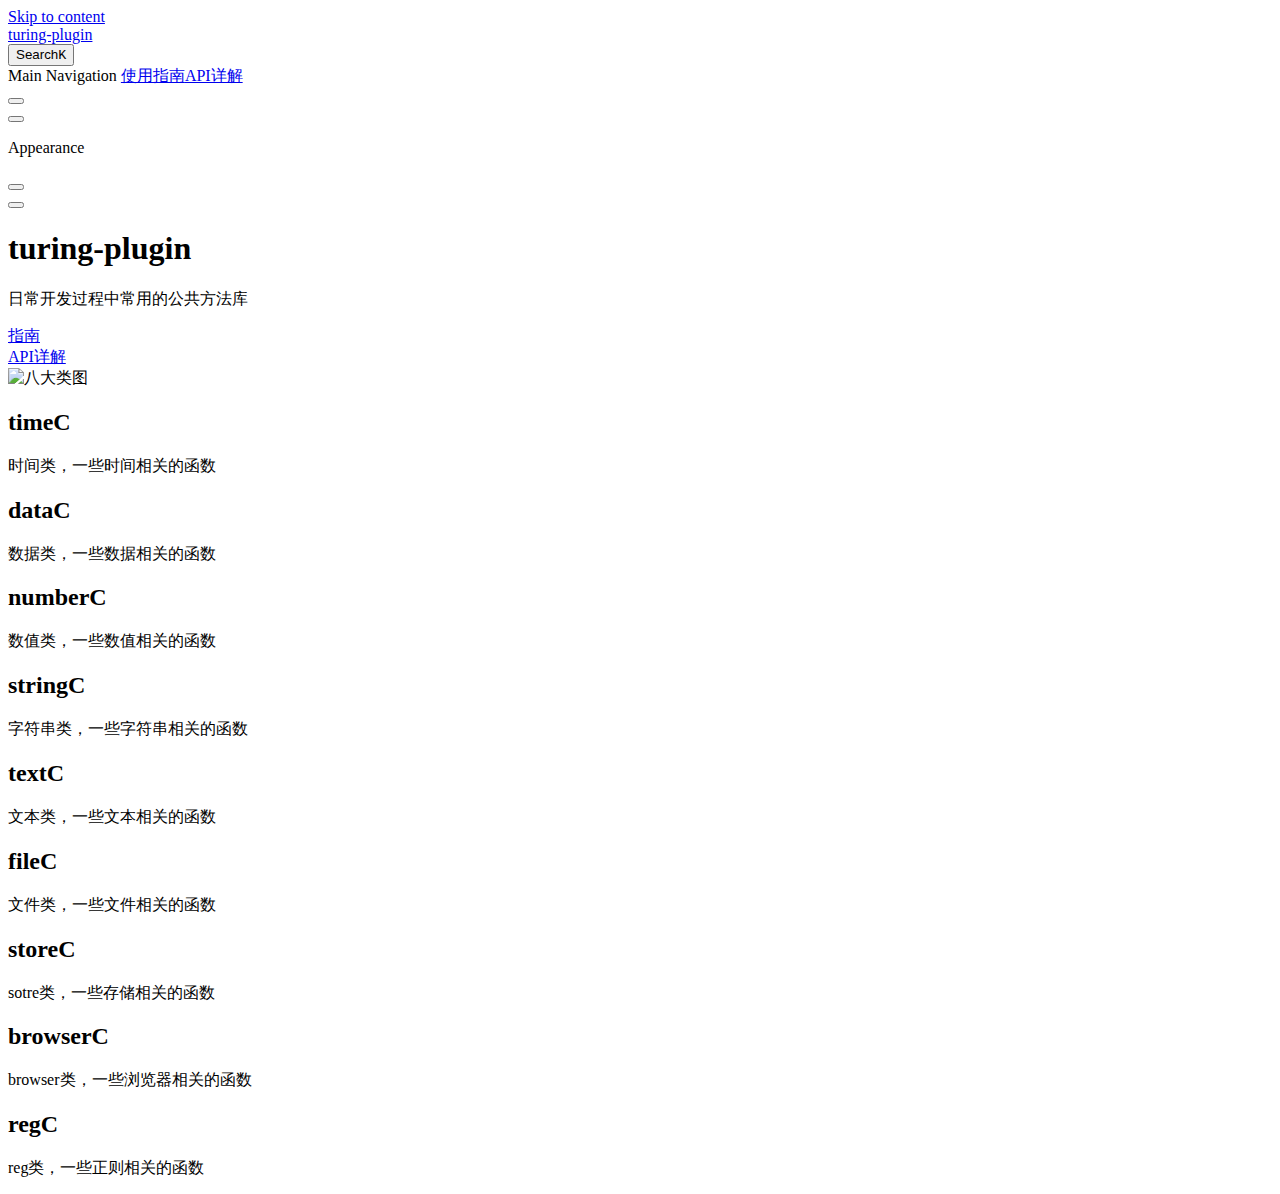
==== commit 531bf9cb: "update" ====
--- a/index.html
+++ b/index.html
@@ -6,20 +6,20 @@
     <title>turing-plugin</title>
     <meta name="description" content="公共方法库">
     <meta name="generator" content="VitePress v1.5.0">
-    <link rel="preload stylesheet" href="/assets/style.C3ip2ncU.css" as="style">
-    <link rel="preload stylesheet" href="/vp-icons.css" as="style">
+    <link rel="preload stylesheet" href="/turing-plugin/assets/style.GtfTr-w0.css" as="style">
+    <link rel="preload stylesheet" href="/turing-plugin/vp-icons.css" as="style">
     
-    <script type="module" src="/assets/app.D4_n6R8m.js"></script>
-    <link rel="preload" href="/assets/inter-roman-latin.Di8DUHzh.woff2" as="font" type="font/woff2" crossorigin="">
-    <link rel="modulepreload" href="/assets/chunks/theme.BhmPhIOH.js">
-    <link rel="modulepreload" href="/assets/chunks/framework.YPpNXepj.js">
-    <link rel="modulepreload" href="/assets/index.md.B9Kqe-TE.lean.js">
+    <script type="module" src="/turing-plugin/assets/app.RiAJ0Hrm.js"></script>
+    <link rel="preload" href="/turing-plugin/assets/inter-roman-latin.Di8DUHzh.woff2" as="font" type="font/woff2" crossorigin="">
+    <link rel="modulepreload" href="/turing-plugin/assets/chunks/theme.D0LdsUCz.js">
+    <link rel="modulepreload" href="/turing-plugin/assets/chunks/framework.B5aVjmld.js">
+    <link rel="modulepreload" href="/turing-plugin/assets/index.md.Bb5T-I_l.lean.js">
     <script id="check-dark-mode">(()=>{const e=localStorage.getItem("vitepress-theme-appearance")||"auto",a=window.matchMedia("(prefers-color-scheme: dark)").matches;(!e||e==="auto"?a:e==="dark")&&document.documentElement.classList.add("dark")})();</script>
     <script id="check-mac-os">document.documentElement.classList.toggle("mac",/Mac|iPhone|iPod|iPad/i.test(navigator.platform));</script>
   </head>
   <body>
-    <div id="app"><div class="Layout" data-v-5d98c3a5><!--[--><!--]--><!--[--><span tabindex="-1" data-v-0f60ec36></span><a href="#VPContent" class="VPSkipLink visually-hidden" data-v-0f60ec36> Skip to content </a><!--]--><!----><header class="VPNav" data-v-5d98c3a5 data-v-ae24b3ad><div class="VPNavBar" data-v-ae24b3ad data-v-6aa21345><div class="wrapper" data-v-6aa21345><div class="container" data-v-6aa21345><div class="title" data-v-6aa21345><div class="VPNavBarTitle" data-v-6aa21345 data-v-1168a8e4><a class="title" href="/" data-v-1168a8e4><!--[--><!--]--><!--[--><img class="VPImage logo" src="/logo.svg" alt data-v-8426fc1a><!--]--><span data-v-1168a8e4>turing-plugin</span><!--[--><!--]--></a></div></div><div class="content" data-v-6aa21345><div class="content-body" data-v-6aa21345><!--[--><!--]--><div class="VPNavBarSearch search" data-v-6aa21345><!--[--><!----><div id="local-search"><button type="button" class="DocSearch DocSearch-Button" aria-label="Search"><span class="DocSearch-Button-Container"><span class="vp-icon DocSearch-Search-Icon"></span><span class="DocSearch-Button-Placeholder">Search</span></span><span class="DocSearch-Button-Keys"><kbd class="DocSearch-Button-Key"></kbd><kbd class="DocSearch-Button-Key">K</kbd></span></button></div><!--]--></div><nav aria-labelledby="main-nav-aria-label" class="VPNavBarMenu menu" data-v-6aa21345 data-v-dc692963><span id="main-nav-aria-label" class="visually-hidden" data-v-dc692963> Main Navigation </span><!--[--><!--[--><a class="VPLink link VPNavBarMenuLink" href="/guide/index.html" tabindex="0" data-v-dc692963 data-v-e56f3d57><!--[--><span data-v-e56f3d57>使用指南</span><!--]--></a><!--]--><!--[--><a class="VPLink link VPNavBarMenuLink" href="/plugins/timeC.html" tabindex="0" data-v-dc692963 data-v-e56f3d57><!--[--><span data-v-e56f3d57>API详解</span><!--]--></a><!--]--><!--]--></nav><!----><div class="VPNavBarAppearance appearance" data-v-6aa21345 data-v-6c893767><button class="VPSwitch VPSwitchAppearance" type="button" role="switch" title aria-checked="false" data-v-6c893767 data-v-5337faa4 data-v-1d5665e3><span class="check" data-v-1d5665e3><span class="icon" data-v-1d5665e3><!--[--><span class="vpi-sun sun" data-v-5337faa4></span><span class="vpi-moon moon" data-v-5337faa4></span><!--]--></span></span></button></div><div class="VPSocialLinks VPNavBarSocialLinks social-links" data-v-6aa21345 data-v-0394ad82 data-v-7bc22406><!--[--><a class="VPSocialLink no-icon" href="https://code.iflytek.com/osc/_source/Y_RDG-TURING/turing-cbb/turing-ui-plugin/-/code/" aria-label="github" target="_blank" rel="noopener" data-v-7bc22406 data-v-bd121fe5><span class="vpi-social-github"></span></a><!--]--></div><div class="VPFlyout VPNavBarExtra extra" data-v-6aa21345 data-v-bb2aa2f0 data-v-cf11d7a2><button type="button" class="button" aria-haspopup="true" aria-expanded="false" aria-label="extra navigation" data-v-cf11d7a2><span class="vpi-more-horizontal icon" data-v-cf11d7a2></span></button><div class="menu" data-v-cf11d7a2><div class="VPMenu" data-v-cf11d7a2 data-v-b98bc113><!----><!--[--><!--[--><!----><div class="group" data-v-bb2aa2f0><div class="item appearance" data-v-bb2aa2f0><p class="label" data-v-bb2aa2f0>Appearance</p><div class="appearance-action" data-v-bb2aa2f0><button class="VPSwitch VPSwitchAppearance" type="button" role="switch" title aria-checked="false" data-v-bb2aa2f0 data-v-5337faa4 data-v-1d5665e3><span class="check" data-v-1d5665e3><span class="icon" data-v-1d5665e3><!--[--><span class="vpi-sun sun" data-v-5337faa4></span><span class="vpi-moon moon" data-v-5337faa4></span><!--]--></span></span></button></div></div></div><div class="group" data-v-bb2aa2f0><div class="item social-links" data-v-bb2aa2f0><div class="VPSocialLinks social-links-list" data-v-bb2aa2f0 data-v-7bc22406><!--[--><a class="VPSocialLink no-icon" href="https://code.iflytek.com/osc/_source/Y_RDG-TURING/turing-cbb/turing-ui-plugin/-/code/" aria-label="github" target="_blank" rel="noopener" data-v-7bc22406 data-v-bd121fe5><span class="vpi-social-github"></span></a><!--]--></div></div></div><!--]--><!--]--></div></div></div><!--[--><!--]--><button type="button" class="VPNavBarHamburger hamburger" aria-label="mobile navigation" aria-expanded="false" aria-controls="VPNavScreen" data-v-6aa21345 data-v-e5dd9c1c><span class="container" data-v-e5dd9c1c><span class="top" data-v-e5dd9c1c></span><span class="middle" data-v-e5dd9c1c></span><span class="bottom" data-v-e5dd9c1c></span></span></button></div></div></div></div><div class="divider" data-v-6aa21345><div class="divider-line" data-v-6aa21345></div></div></div><!----></header><!----><!----><div class="VPContent is-home" id="VPContent" data-v-5d98c3a5 data-v-1428d186><div class="VPHome" data-v-1428d186 data-v-686f80a6><!--[--><!--]--><div class="VPHero has-image VPHomeHero" data-v-686f80a6 data-v-303bb580><div class="container" data-v-303bb580><div class="main" data-v-303bb580><!--[--><!--]--><!--[--><h1 class="name" data-v-303bb580><span class="clip" data-v-303bb580>turing-plugin</span></h1><!----><p class="tagline" data-v-303bb580>日常开发过程中常用的公共方法库</p><!--]--><!--[--><!--]--><div class="actions" data-v-303bb580><!--[--><div class="action" data-v-303bb580><a class="VPButton medium brand" href="/guide/index.html" data-v-303bb580 data-v-fa7799d5>指南</a></div><div class="action" data-v-303bb580><a class="VPButton medium alt" href="/plugins/timeC.html" data-v-303bb580 data-v-fa7799d5>API详解</a></div><!--]--></div><!--[--><!--]--></div><div class="image" data-v-303bb580><div class="image-container" data-v-303bb580><div class="image-bg" data-v-303bb580></div><!--[--><!--[--><img class="VPImage image-src" src="/images/hero.png" alt="八大类图" data-v-8426fc1a><!--]--><!--]--></div></div></div></div><!--[--><!--]--><!--[--><!--]--><div class="VPFeatures VPHomeFeatures" data-v-686f80a6 data-v-a6181336><div class="container" data-v-a6181336><div class="items" data-v-a6181336><!--[--><div class="grid-6 item" data-v-a6181336><div class="VPLink no-icon VPFeature" data-v-a6181336 data-v-a3976bdc><!--[--><article class="box" data-v-a3976bdc><!----><h2 class="title" data-v-a3976bdc>timeC</h2><p class="details" data-v-a3976bdc>时间类，一些时间相关的函数</p><!----></article><!--]--></div></div><div class="grid-6 item" data-v-a6181336><div class="VPLink no-icon VPFeature" data-v-a6181336 data-v-a3976bdc><!--[--><article class="box" data-v-a3976bdc><!----><h2 class="title" data-v-a3976bdc>dataC</h2><p class="details" data-v-a3976bdc>数据类，一些数据相关的函数</p><!----></article><!--]--></div></div><div class="grid-6 item" data-v-a6181336><div class="VPLink no-icon VPFeature" data-v-a6181336 data-v-a3976bdc><!--[--><article class="box" data-v-a3976bdc><!----><h2 class="title" data-v-a3976bdc>numberC</h2><p class="details" data-v-a3976bdc>数值类，一些数值相关的函数</p><!----></article><!--]--></div></div><div class="grid-6 item" data-v-a6181336><div class="VPLink no-icon VPFeature" data-v-a6181336 data-v-a3976bdc><!--[--><article class="box" data-v-a3976bdc><!----><h2 class="title" data-v-a3976bdc>stringC</h2><p class="details" data-v-a3976bdc>字符串类，一些字符串相关的函数</p><!----></article><!--]--></div></div><div class="grid-6 item" data-v-a6181336><div class="VPLink no-icon VPFeature" data-v-a6181336 data-v-a3976bdc><!--[--><article class="box" data-v-a3976bdc><!----><h2 class="title" data-v-a3976bdc>textC</h2><p class="details" data-v-a3976bdc>文本类，一些文本相关的函数</p><!----></article><!--]--></div></div><div class="grid-6 item" data-v-a6181336><div class="VPLink no-icon VPFeature" data-v-a6181336 data-v-a3976bdc><!--[--><article class="box" data-v-a3976bdc><!----><h2 class="title" data-v-a3976bdc>fileC</h2><p class="details" data-v-a3976bdc>文件类，一些文件相关的函数</p><!----></article><!--]--></div></div><div class="grid-6 item" data-v-a6181336><div class="VPLink no-icon VPFeature" data-v-a6181336 data-v-a3976bdc><!--[--><article class="box" data-v-a3976bdc><!----><h2 class="title" data-v-a3976bdc>storeC</h2><p class="details" data-v-a3976bdc>sotre类，一些存储相关的函数</p><!----></article><!--]--></div></div><div class="grid-6 item" data-v-a6181336><div class="VPLink no-icon VPFeature" data-v-a6181336 data-v-a3976bdc><!--[--><article class="box" data-v-a3976bdc><!----><h2 class="title" data-v-a3976bdc>browserC</h2><p class="details" data-v-a3976bdc>browser类，一些浏览器相关的函数</p><!----></article><!--]--></div></div><div class="grid-6 item" data-v-a6181336><div class="VPLink no-icon VPFeature" data-v-a6181336 data-v-a3976bdc><!--[--><article class="box" data-v-a3976bdc><!----><h2 class="title" data-v-a3976bdc>regC</h2><p class="details" data-v-a3976bdc>reg类，一些正则相关的函数</p><!----></article><!--]--></div></div><!--]--></div></div></div><!--[--><!--]--><div class="vp-doc container" style="" data-v-686f80a6 data-v-8e2d4988><!--[--><div style="position:relative;" data-v-686f80a6><div></div></div><!--]--></div></div></div><!----><!--[--><!--]--></div></div>
-    <script>window.__VP_HASH_MAP__=JSON.parse("{\"guide_index.md\":\"CmQqccYe\",\"guide_intro.md\":\"D_T5NcBz\",\"guide_version.md\":\"DWbpnn74\",\"index.md\":\"B9Kqe-TE\",\"plugins_browserc.md\":\"G1k31oCQ\",\"plugins_datac.md\":\"BC-4cGG5\",\"plugins_filec.md\":\"C4PozPPg\",\"plugins_numberc.md\":\"DV1-3OFA\",\"plugins_regc.md\":\"BqZjlHDO\",\"plugins_storec.md\":\"D3u0TtIR\",\"plugins_stringc.md\":\"VUezz-Sv\",\"plugins_textc.md\":\"DKkBY2gY\",\"plugins_timec.md\":\"CwiTXbZh\"}");window.__VP_SITE_DATA__=JSON.parse("{\"lang\":\"en-US\",\"dir\":\"ltr\",\"title\":\"turing-plugin\",\"description\":\"公共方法库\",\"base\":\"/\",\"head\":[],\"router\":{\"prefetchLinks\":true},\"appearance\":true,\"themeConfig\":{\"logo\":\"/logo.svg\",\"nav\":[{\"text\":\"使用指南\",\"link\":\"/guide/index.md\",\"activeMatch\":\"/guide/\"},{\"text\":\"API详解\",\"link\":\"/plugins/timeC.md\",\"activeMatch\":\"/plugins/\"}],\"sidebar\":{\"/guide/\":[{\"text\":\"使用指南\",\"link\":\"/guide/index.md\"},{\"text\":\"简介\",\"link\":\"/guide/intro.md\"},{\"text\":\"版本更新\",\"link\":\"/guide/version.md\"}],\"/plugins/\":[{\"text\":\"timeC\",\"link\":\"/plugins/timeC.md\"},{\"text\":\"dataC\",\"link\":\"/plugins/dataC.md\"},{\"text\":\"numberC\",\"link\":\"/plugins/numberC.md\"},{\"text\":\"stringC\",\"link\":\"/plugins/stringC.md\"},{\"text\":\"textC\",\"link\":\"/plugins/textC.md\"},{\"text\":\"fileC\",\"link\":\"/plugins/fileC.md\"},{\"text\":\"storeC\",\"link\":\"/plugins/browserC.md\"},{\"text\":\"browserC\",\"link\":\"/plugins/browserC.md\"},{\"text\":\"regC\",\"link\":\"/plugins/regC.md\"}]},\"socialLinks\":[{\"icon\":\"github\",\"link\":\"https://code.iflytek.com/osc/_source/Y_RDG-TURING/turing-cbb/turing-ui-plugin/-/code/\"}],\"search\":{\"provider\":\"local\"}},\"locales\":{},\"scrollOffset\":134,\"cleanUrls\":false}");</script>
+    <div id="app"><div class="Layout" data-v-5d98c3a5><!--[--><!--]--><!--[--><span tabindex="-1" data-v-0f60ec36></span><a href="#VPContent" class="VPSkipLink visually-hidden" data-v-0f60ec36> Skip to content </a><!--]--><!----><header class="VPNav" data-v-5d98c3a5 data-v-ae24b3ad><div class="VPNavBar" data-v-ae24b3ad data-v-6aa21345><div class="wrapper" data-v-6aa21345><div class="container" data-v-6aa21345><div class="title" data-v-6aa21345><div class="VPNavBarTitle" data-v-6aa21345 data-v-1168a8e4><a class="title" href="/turing-plugin/" data-v-1168a8e4><!--[--><!--]--><!--[--><img class="VPImage logo" src="/turing-plugin/logo.svg" alt data-v-8426fc1a><!--]--><span data-v-1168a8e4>turing-plugin</span><!--[--><!--]--></a></div></div><div class="content" data-v-6aa21345><div class="content-body" data-v-6aa21345><!--[--><!--]--><div class="VPNavBarSearch search" data-v-6aa21345><!--[--><!----><div id="local-search"><button type="button" class="DocSearch DocSearch-Button" aria-label="Search"><span class="DocSearch-Button-Container"><span class="vp-icon DocSearch-Search-Icon"></span><span class="DocSearch-Button-Placeholder">Search</span></span><span class="DocSearch-Button-Keys"><kbd class="DocSearch-Button-Key"></kbd><kbd class="DocSearch-Button-Key">K</kbd></span></button></div><!--]--></div><nav aria-labelledby="main-nav-aria-label" class="VPNavBarMenu menu" data-v-6aa21345 data-v-dc692963><span id="main-nav-aria-label" class="visually-hidden" data-v-dc692963> Main Navigation </span><!--[--><!--[--><a class="VPLink link VPNavBarMenuLink" href="/turing-plugin/guide/index.html" tabindex="0" data-v-dc692963 data-v-e56f3d57><!--[--><span data-v-e56f3d57>使用指南</span><!--]--></a><!--]--><!--[--><a class="VPLink link VPNavBarMenuLink" href="/turing-plugin/plugins/timeC.html" tabindex="0" data-v-dc692963 data-v-e56f3d57><!--[--><span data-v-e56f3d57>API详解</span><!--]--></a><!--]--><!--]--></nav><!----><div class="VPNavBarAppearance appearance" data-v-6aa21345 data-v-6c893767><button class="VPSwitch VPSwitchAppearance" type="button" role="switch" title aria-checked="false" data-v-6c893767 data-v-5337faa4 data-v-1d5665e3><span class="check" data-v-1d5665e3><span class="icon" data-v-1d5665e3><!--[--><span class="vpi-sun sun" data-v-5337faa4></span><span class="vpi-moon moon" data-v-5337faa4></span><!--]--></span></span></button></div><div class="VPSocialLinks VPNavBarSocialLinks social-links" data-v-6aa21345 data-v-0394ad82 data-v-7bc22406><!--[--><a class="VPSocialLink no-icon" href="https://code.iflytek.com/osc/_source/Y_RDG-TURING/turing-cbb/turing-ui-plugin/-/code/" aria-label="github" target="_blank" rel="noopener" data-v-7bc22406 data-v-bd121fe5><span class="vpi-social-github"></span></a><!--]--></div><div class="VPFlyout VPNavBarExtra extra" data-v-6aa21345 data-v-bb2aa2f0 data-v-cf11d7a2><button type="button" class="button" aria-haspopup="true" aria-expanded="false" aria-label="extra navigation" data-v-cf11d7a2><span class="vpi-more-horizontal icon" data-v-cf11d7a2></span></button><div class="menu" data-v-cf11d7a2><div class="VPMenu" data-v-cf11d7a2 data-v-b98bc113><!----><!--[--><!--[--><!----><div class="group" data-v-bb2aa2f0><div class="item appearance" data-v-bb2aa2f0><p class="label" data-v-bb2aa2f0>Appearance</p><div class="appearance-action" data-v-bb2aa2f0><button class="VPSwitch VPSwitchAppearance" type="button" role="switch" title aria-checked="false" data-v-bb2aa2f0 data-v-5337faa4 data-v-1d5665e3><span class="check" data-v-1d5665e3><span class="icon" data-v-1d5665e3><!--[--><span class="vpi-sun sun" data-v-5337faa4></span><span class="vpi-moon moon" data-v-5337faa4></span><!--]--></span></span></button></div></div></div><div class="group" data-v-bb2aa2f0><div class="item social-links" data-v-bb2aa2f0><div class="VPSocialLinks social-links-list" data-v-bb2aa2f0 data-v-7bc22406><!--[--><a class="VPSocialLink no-icon" href="https://code.iflytek.com/osc/_source/Y_RDG-TURING/turing-cbb/turing-ui-plugin/-/code/" aria-label="github" target="_blank" rel="noopener" data-v-7bc22406 data-v-bd121fe5><span class="vpi-social-github"></span></a><!--]--></div></div></div><!--]--><!--]--></div></div></div><!--[--><!--]--><button type="button" class="VPNavBarHamburger hamburger" aria-label="mobile navigation" aria-expanded="false" aria-controls="VPNavScreen" data-v-6aa21345 data-v-e5dd9c1c><span class="container" data-v-e5dd9c1c><span class="top" data-v-e5dd9c1c></span><span class="middle" data-v-e5dd9c1c></span><span class="bottom" data-v-e5dd9c1c></span></span></button></div></div></div></div><div class="divider" data-v-6aa21345><div class="divider-line" data-v-6aa21345></div></div></div><!----></header><!----><!----><div class="VPContent is-home" id="VPContent" data-v-5d98c3a5 data-v-1428d186><div class="VPHome" data-v-1428d186 data-v-686f80a6><!--[--><!--]--><div class="VPHero has-image VPHomeHero" data-v-686f80a6 data-v-303bb580><div class="container" data-v-303bb580><div class="main" data-v-303bb580><!--[--><!--]--><!--[--><h1 class="name" data-v-303bb580><span class="clip" data-v-303bb580>turing-plugin</span></h1><!----><p class="tagline" data-v-303bb580>日常开发过程中常用的公共方法库</p><!--]--><!--[--><!--]--><div class="actions" data-v-303bb580><!--[--><div class="action" data-v-303bb580><a class="VPButton medium brand" href="/turing-plugin/guide/index.html" data-v-303bb580 data-v-fa7799d5>指南</a></div><div class="action" data-v-303bb580><a class="VPButton medium alt" href="/turing-plugin/plugins/timeC.html" data-v-303bb580 data-v-fa7799d5>API详解</a></div><!--]--></div><!--[--><!--]--></div><div class="image" data-v-303bb580><div class="image-container" data-v-303bb580><div class="image-bg" data-v-303bb580></div><!--[--><!--[--><img class="VPImage image-src" src="/turing-plugin/images/hero.png" alt="八大类图" data-v-8426fc1a><!--]--><!--]--></div></div></div></div><!--[--><!--]--><!--[--><!--]--><div class="VPFeatures VPHomeFeatures" data-v-686f80a6 data-v-a6181336><div class="container" data-v-a6181336><div class="items" data-v-a6181336><!--[--><div class="grid-6 item" data-v-a6181336><div class="VPLink no-icon VPFeature" data-v-a6181336 data-v-a3976bdc><!--[--><article class="box" data-v-a3976bdc><!----><h2 class="title" data-v-a3976bdc>timeC</h2><p class="details" data-v-a3976bdc>时间类，一些时间相关的函数</p><!----></article><!--]--></div></div><div class="grid-6 item" data-v-a6181336><div class="VPLink no-icon VPFeature" data-v-a6181336 data-v-a3976bdc><!--[--><article class="box" data-v-a3976bdc><!----><h2 class="title" data-v-a3976bdc>dataC</h2><p class="details" data-v-a3976bdc>数据类，一些数据相关的函数</p><!----></article><!--]--></div></div><div class="grid-6 item" data-v-a6181336><div class="VPLink no-icon VPFeature" data-v-a6181336 data-v-a3976bdc><!--[--><article class="box" data-v-a3976bdc><!----><h2 class="title" data-v-a3976bdc>numberC</h2><p class="details" data-v-a3976bdc>数值类，一些数值相关的函数</p><!----></article><!--]--></div></div><div class="grid-6 item" data-v-a6181336><div class="VPLink no-icon VPFeature" data-v-a6181336 data-v-a3976bdc><!--[--><article class="box" data-v-a3976bdc><!----><h2 class="title" data-v-a3976bdc>stringC</h2><p class="details" data-v-a3976bdc>字符串类，一些字符串相关的函数</p><!----></article><!--]--></div></div><div class="grid-6 item" data-v-a6181336><div class="VPLink no-icon VPFeature" data-v-a6181336 data-v-a3976bdc><!--[--><article class="box" data-v-a3976bdc><!----><h2 class="title" data-v-a3976bdc>textC</h2><p class="details" data-v-a3976bdc>文本类，一些文本相关的函数</p><!----></article><!--]--></div></div><div class="grid-6 item" data-v-a6181336><div class="VPLink no-icon VPFeature" data-v-a6181336 data-v-a3976bdc><!--[--><article class="box" data-v-a3976bdc><!----><h2 class="title" data-v-a3976bdc>fileC</h2><p class="details" data-v-a3976bdc>文件类，一些文件相关的函数</p><!----></article><!--]--></div></div><div class="grid-6 item" data-v-a6181336><div class="VPLink no-icon VPFeature" data-v-a6181336 data-v-a3976bdc><!--[--><article class="box" data-v-a3976bdc><!----><h2 class="title" data-v-a3976bdc>storeC</h2><p class="details" data-v-a3976bdc>sotre类，一些存储相关的函数</p><!----></article><!--]--></div></div><div class="grid-6 item" data-v-a6181336><div class="VPLink no-icon VPFeature" data-v-a6181336 data-v-a3976bdc><!--[--><article class="box" data-v-a3976bdc><!----><h2 class="title" data-v-a3976bdc>browserC</h2><p class="details" data-v-a3976bdc>browser类，一些浏览器相关的函数</p><!----></article><!--]--></div></div><div class="grid-6 item" data-v-a6181336><div class="VPLink no-icon VPFeature" data-v-a6181336 data-v-a3976bdc><!--[--><article class="box" data-v-a3976bdc><!----><h2 class="title" data-v-a3976bdc>regC</h2><p class="details" data-v-a3976bdc>reg类，一些正则相关的函数</p><!----></article><!--]--></div></div><!--]--></div></div></div><!--[--><!--]--><div class="vp-doc container" style="" data-v-686f80a6 data-v-8e2d4988><!--[--><div style="position:relative;" data-v-686f80a6><div></div></div><!--]--></div></div></div><!----><!--[--><!--]--></div></div>
+    <script>window.__VP_HASH_MAP__=JSON.parse("{\"guide_index.md\":\"DJCQBz0S\",\"guide_intro.md\":\"B0X01ZCp\",\"guide_version.md\":\"BjsEj7mP\",\"index.md\":\"Bb5T-I_l\",\"plugins_browserc.md\":\"DFHwqPdi\",\"plugins_datac.md\":\"DI4aGYg4\",\"plugins_filec.md\":\"qy-Ab4WM\",\"plugins_numberc.md\":\"CfbMCsw8\",\"plugins_regc.md\":\"Cn3W4l8F\",\"plugins_storec.md\":\"DBWbEFaX\",\"plugins_stringc.md\":\"UH8hG86v\",\"plugins_textc.md\":\"BdUIicrU\",\"plugins_timec.md\":\"Bo6-5xYU\"}");window.__VP_SITE_DATA__=JSON.parse("{\"lang\":\"en-US\",\"dir\":\"ltr\",\"title\":\"turing-plugin\",\"description\":\"公共方法库\",\"base\":\"/turing-plugin/\",\"head\":[],\"router\":{\"prefetchLinks\":true},\"appearance\":true,\"themeConfig\":{\"logo\":\"/logo.svg\",\"nav\":[{\"text\":\"使用指南\",\"link\":\"/guide/index.md\",\"activeMatch\":\"/guide/\"},{\"text\":\"API详解\",\"link\":\"/plugins/timeC.md\",\"activeMatch\":\"/plugins/\"}],\"sidebar\":{\"/guide/\":[{\"text\":\"使用指南\",\"link\":\"/guide/index.md\"},{\"text\":\"简介\",\"link\":\"/guide/intro.md\"},{\"text\":\"版本更新\",\"link\":\"/guide/version.md\"}],\"/plugins/\":[{\"text\":\"timeC\",\"link\":\"/plugins/timeC.md\"},{\"text\":\"dataC\",\"link\":\"/plugins/dataC.md\"},{\"text\":\"numberC\",\"link\":\"/plugins/numberC.md\"},{\"text\":\"stringC\",\"link\":\"/plugins/stringC.md\"},{\"text\":\"textC\",\"link\":\"/plugins/textC.md\"},{\"text\":\"fileC\",\"link\":\"/plugins/fileC.md\"},{\"text\":\"storeC\",\"link\":\"/plugins/browserC.md\"},{\"text\":\"browserC\",\"link\":\"/plugins/browserC.md\"},{\"text\":\"regC\",\"link\":\"/plugins/regC.md\"}]},\"socialLinks\":[{\"icon\":\"github\",\"link\":\"https://code.iflytek.com/osc/_source/Y_RDG-TURING/turing-cbb/turing-ui-plugin/-/code/\"}],\"search\":{\"provider\":\"local\"}},\"locales\":{},\"scrollOffset\":134,\"cleanUrls\":false}");</script>
     
   </body>
 </html>